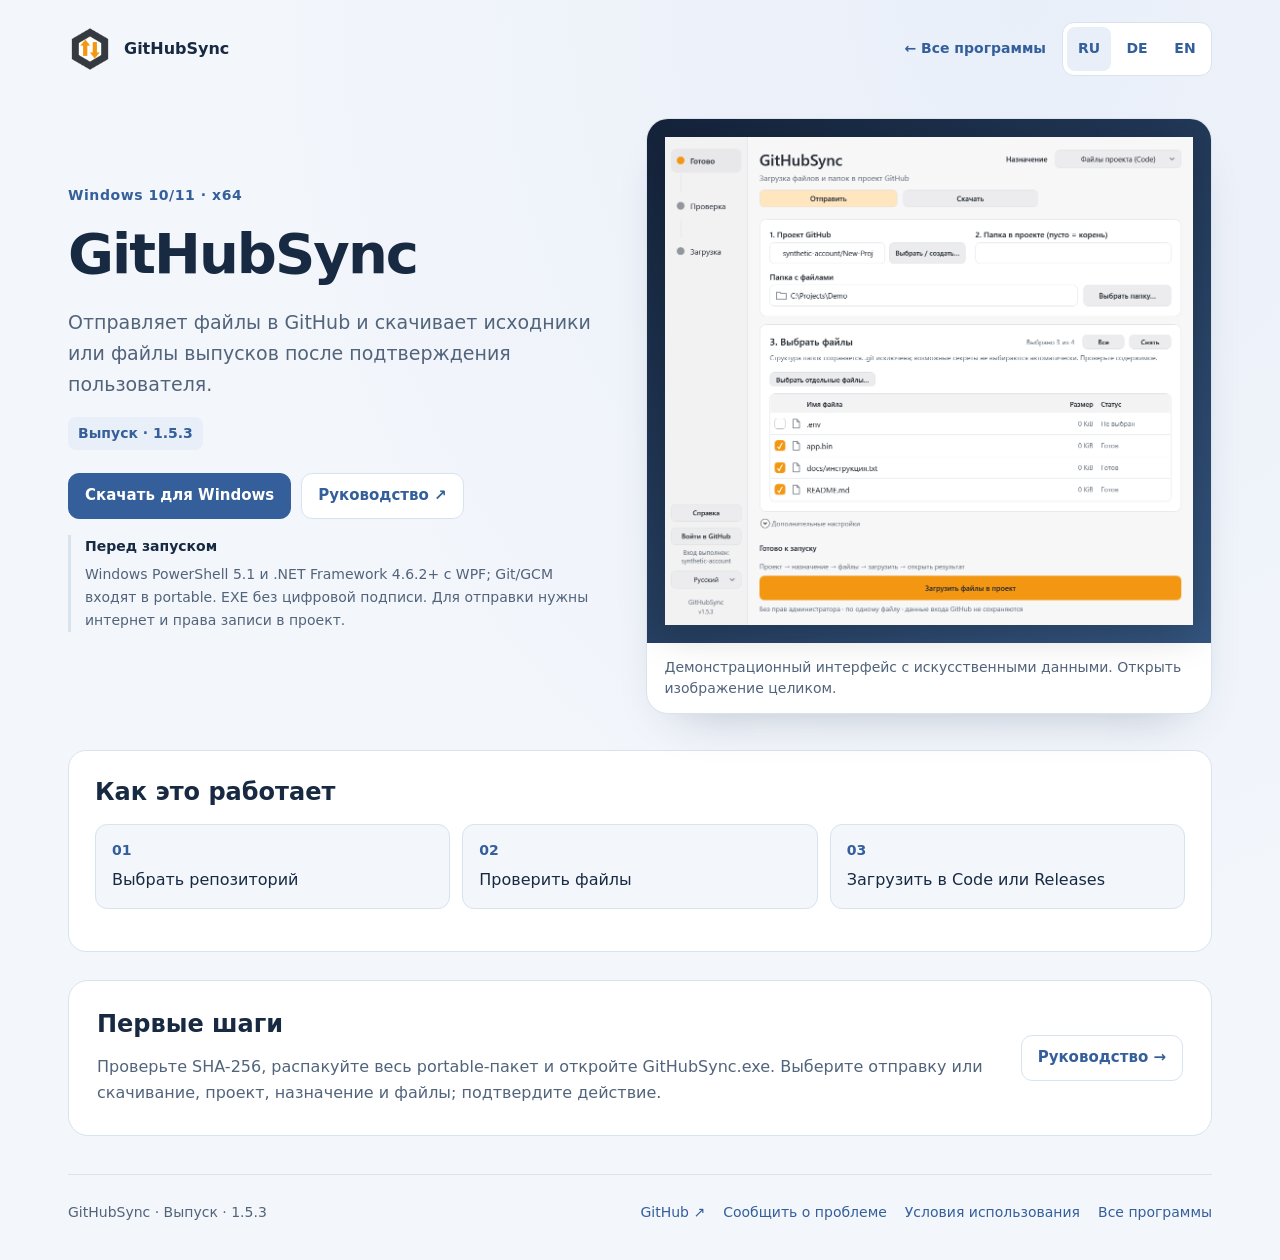
==== index.html @ 40f7d21e "Keep guide generation stable across repeated builds" ====
<!doctype html>
<html lang="ru"><head><meta charset="utf-8"><meta name="viewport" content="width=device-width,initial-scale=1"><meta name="description" content="Отправляет файлы в GitHub и скачивает исходники или файлы выпусков после подтверждения пользователя."><title>GitHubSync — Руководство · Выпуск · 1.5.3</title><link rel="icon" href="presentation-icon.png"><link rel="stylesheet" href="presentation.css"></head>
<body style="--accent:#345f9a;--tint:#e9eff9;--hero:#14233a;--hero-end:#34557f"><div class="shell"><header class="top"><a class="brand" href="index-ru.html"><img src="presentation-icon.png" width="44" height="44" alt="">GitHubSync</a><div class="navigation"><a class="catalog-link" href="https://popovantondev.github.io/popovantondev/index-ru.html">← Все программы</a><nav class="languages" aria-label="Language"><a href="index-ru.html" lang="ru" hreflang="ru" aria-current="page">RU</a><a href="index-de.html" lang="de" hreflang="de">DE</a><a href="index-en.html" lang="en" hreflang="en">EN</a></nav></div></header>
<main id="content"><section class="product-hero"><div class="copy"><p class="eyebrow">Windows 10/11 · x64</p><h1>GitHubSync</h1><p class="lead">Отправляет файлы в GitHub и скачивает исходники или файлы выпусков после подтверждения пользователя.</p><span class="status release">Выпуск · 1.5.3</span><div class="actions"><a class="button primary" href="https://github.com/popovantondev/GitHubSync/releases/tag/v1.5.3">Скачать для Windows</a><a class="button" href="Guide-ru.html">Руководство ↗</a></div><p class="requirements"><strong>Перед запуском</strong>Windows PowerShell 5.1 и .NET Framework 4.6.2+ с WPF; Git/GCM входят в portable. EXE без цифровой подписи. Для отправки нужны интернет и права записи в проект.</p></div><figure class="preview"><a href="Ui-ru-code.png"><img src="Ui-ru-code.png" alt="GitHubSync — Демонстрационный интерфейс с искусственными данными. Открыть изображение целиком." decoding="async"></a><figcaption>Демонстрационный интерфейс с искусственными данными. Открыть изображение целиком.</figcaption></figure></section>
<section class="process" aria-labelledby="process-title"><h2 id="process-title">Как это работает</h2><ol class="flow"><li>Выбрать репозиторий</li><li>Проверить файлы</li><li>Загрузить в Code или Releases</li></ol></section><section class="start"><div><h2>Первые шаги</h2><p>Проверьте SHA-256, распакуйте весь portable-пакет и откройте GitHubSync.exe. Выберите отправку или скачивание, проект, назначение и файлы; подтвердите действие.</p></div><div class="actions"><a class="button" href="Guide-ru.html">Руководство →</a></div></section></main>
<footer><span>GitHubSync · Выпуск · 1.5.3</span><nav><a href="https://github.com/popovantondev/GitHubSync">GitHub ↗</a><a href="https://github.com/popovantondev/GitHubSync/issues/new/choose">Сообщить о проблеме</a><a href="https://github.com/popovantondev/GitHubSync#readme">Условия использования</a><a href="https://popovantondev.github.io/popovantondev/index-ru.html">Все программы</a></nav></footer></div></body></html>
---- presentation.css ----
:root{color-scheme:light;--bg:#f3f6fb;--panel:#fff;--ink:#172a42;--muted:#52647b;--line:#d9e3ee;--accent:#225fba;--tint:#eaf2ff;--hero:#112d50;--hero-end:#23578d}
*{box-sizing:border-box}html{scroll-behavior:smooth;scroll-padding-top:24px}body{margin:0;background:radial-gradient(ellipse at 80% 0,var(--tint),transparent 55%),var(--bg);color:var(--ink);font:16px/1.65 system-ui,-apple-system,"Segoe UI",sans-serif}a{color:var(--accent);text-underline-offset:4px}a:focus-visible,summary:focus-visible{outline:3px solid var(--accent);outline-offset:4px}img{max-width:100%;height:auto}h1,h2,p{overflow-wrap:anywhere}h1{font-size:clamp(32px,4.5vw,56px);line-height:1.1;letter-spacing:-.035em;margin:12px 0 22px}h2{font-size:24px;line-height:1.3;margin:0 0 14px}p{margin:0 0 16px}.shell{max-width:1200px;margin:auto;padding:0 28px}.top{display:flex;justify-content:space-between;align-items:center;gap:20px;flex-wrap:wrap;padding:22px 0}.brand{display:flex;align-items:center;gap:12px;text-decoration:none;color:var(--ink);font-weight:750}.brand img{width:44px;height:44px;object-fit:contain}.navigation{display:flex;gap:16px;align-items:center;flex-wrap:wrap}.catalog-link{font-size:14px;font-weight:650;text-decoration:none}.languages{display:flex;gap:4px;border:1px solid var(--line);border-radius:12px;padding:4px;background:var(--panel)}.languages a{display:inline-flex;min-width:44px;min-height:44px;align-items:center;justify-content:center;border-radius:8px;text-decoration:none;font-size:14px;font-weight:700}.languages a[aria-current]{background:var(--tint)}.product-hero{display:grid;grid-template-columns:minmax(0,1fr) minmax(0,1.05fr);gap:38px;align-items:center;margin:20px 0 36px}.copy{min-width:0;padding:24px 0}.eyebrow{color:var(--accent);font-size:14px;font-weight:700;letter-spacing:.04em}.lead{font-size:19px;color:var(--muted)}.status{display:inline-block;border-radius:8px;padding:5px 10px;background:var(--tint);font-size:14px;font-weight:700;color:var(--accent)}.actions{display:flex;align-items:center;flex-wrap:wrap;gap:10px;margin:23px 0 16px}.button{display:inline-flex;align-items:center;justify-content:center;min-height:46px;padding:10px 16px;border:1px solid var(--line);border-radius:11px;background:var(--panel);color:var(--accent);font-size:15px;line-height:1.4;font-weight:700;text-decoration:none;max-width:100%;overflow-wrap:anywhere}.button.primary{background:var(--accent);color:#fff;border-color:var(--accent)}.button:hover{filter:brightness(.96)}.requirements{font-size:14px;color:var(--muted);padding-left:14px;border-left:3px solid var(--line)}.requirements strong{display:block;color:var(--ink);margin-bottom:5px}.preview{margin:0;min-width:0;border:1px solid var(--line);border-radius:22px;overflow:hidden;background:var(--panel);box-shadow:0 22px 50px -30px #162b4855}.preview>a{display:grid;place-items:center;padding:18px;background:linear-gradient(145deg,var(--hero),var(--hero-end));min-height:260px}.preview img{display:block;width:auto;max-width:100%;max-height:520px;object-fit:contain;filter:drop-shadow(0 8px 18px #0003)}figcaption{font-size:14px;color:var(--muted);padding:14px 18px;line-height:1.5}.process{border:1px solid var(--line);border-radius:18px;background:var(--panel);padding:26px;margin:26px 0}.flow{list-style:none;display:grid;grid-template-columns:repeat(3,minmax(0,1fr));padding:0;gap:12px;counter-reset:step}.flow li{padding:14px 16px;border:1px solid var(--line);border-radius:12px;background:var(--bg);overflow-wrap:anywhere}.flow li:before{counter-increment:step;content:counter(step,decimal-leading-zero);display:block;font-size:14px;color:var(--accent);font-weight:700;margin-bottom:5px}.start{display:grid;grid-template-columns:minmax(0,1fr) auto;gap:24px;align-items:center;padding:28px;border-radius:20px;background:var(--panel);border:1px solid var(--line);margin:28px 0 38px}.start p{color:var(--muted);margin:0}.start .actions{margin:0}.notice{padding:14px 16px;background:var(--tint);border-radius:12px;font-size:15px;color:var(--ink)}footer{display:flex;gap:16px;flex-wrap:wrap;justify-content:space-between;border-top:1px solid var(--line);padding:26px 0 36px;font-size:14px;color:var(--muted)}footer nav{display:flex;gap:18px;flex-wrap:wrap}footer a{text-decoration:none}main:focus{outline:none}
@media(max-width:900px){.product-hero{gap:24px}.lead{font-size:17px}.shell{padding:0 22px}}
@media(max-width:760px){.product-hero{grid-template-columns:1fr;margin-top:0;gap:14px}.copy{padding:12px 0}.preview>a{min-height:0}.preview img{max-height:450px}.flow{grid-template-columns:1fr}.start{grid-template-columns:1fr;padding:22px}.process{padding:22px}.top{gap:14px}.navigation{width:100%;justify-content:space-between}.shell{padding:0 18px}}
@media(prefers-reduced-motion:reduce){html{scroll-behavior:auto}*,*:before,*:after{animation:none!important;transition:none!important}}
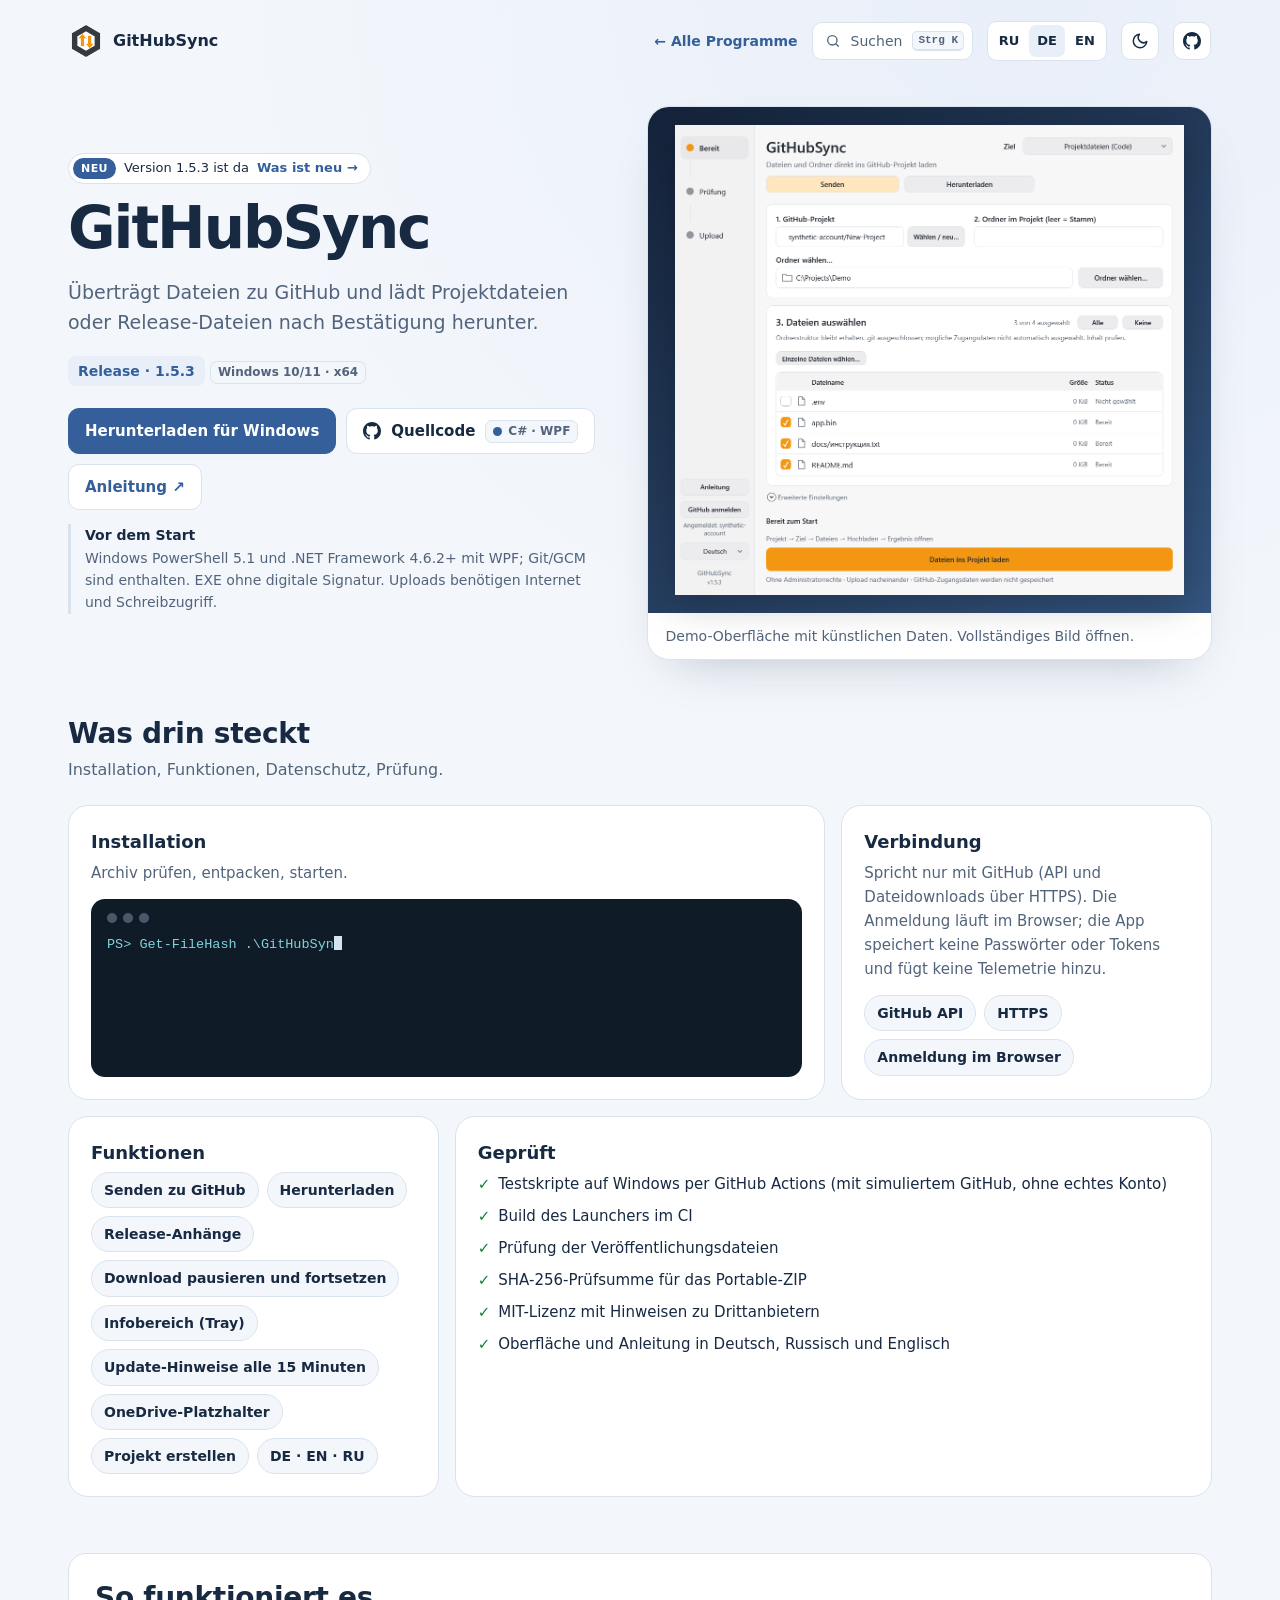
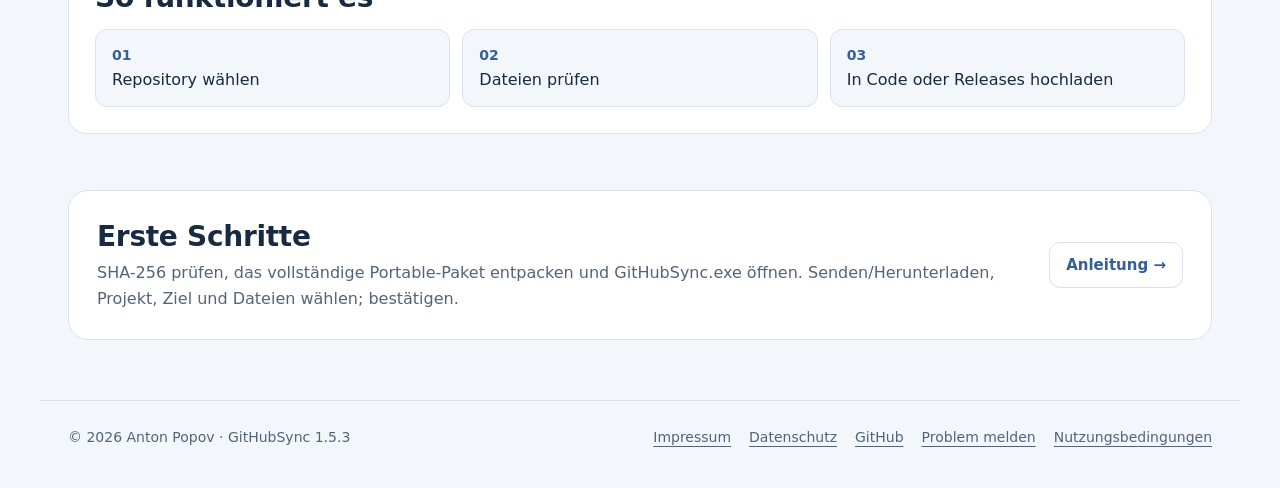
==== commit 8f48d2f5: "Rebuild documentation site - German root pages (index.html, README.md), English and Russian versions" ====
--- a/index.html
+++ b/index.html
@@ -1,6 +1,42 @@
 <!doctype html>
-<html lang="ru"><head><meta charset="utf-8"><meta name="viewport" content="width=device-width,initial-scale=1"><meta name="description" content="Отправляет файлы в GitHub и скачивает исходники или файлы выпусков после подтверждения пользователя."><title>GitHubSync — Руководство · Выпуск · 1.5.3</title><link rel="icon" href="presentation-icon.png"><link rel="stylesheet" href="presentation.css"></head>
-<body style="--accent:#345f9a;--tint:#e9eff9;--hero:#14233a;--hero-end:#34557f"><div class="shell"><header class="top"><a class="brand" href="index-ru.html"><img src="presentation-icon.png" width="44" height="44" alt="">GitHubSync</a><div class="navigation"><a class="catalog-link" href="https://popovantondev.github.io/popovantondev/index-ru.html">← Все программы</a><nav class="languages" aria-label="Language"><a href="index-ru.html" lang="ru" hreflang="ru" aria-current="page">RU</a><a href="index-de.html" lang="de" hreflang="de">DE</a><a href="index-en.html" lang="en" hreflang="en">EN</a></nav></div></header>
-<main id="content"><section class="product-hero"><div class="copy"><p class="eyebrow">Windows 10/11 · x64</p><h1>GitHubSync</h1><p class="lead">Отправляет файлы в GitHub и скачивает исходники или файлы выпусков после подтверждения пользователя.</p><span class="status release">Выпуск · 1.5.3</span><div class="actions"><a class="button primary" href="https://github.com/popovantondev/GitHubSync/releases/tag/v1.5.3">Скачать для Windows</a><a class="button" href="Guide-ru.html">Руководство ↗</a></div><p class="requirements"><strong>Перед запуском</strong>Windows PowerShell 5.1 и .NET Framework 4.6.2+ с WPF; Git/GCM входят в portable. EXE без цифровой подписи. Для отправки нужны интернет и права записи в проект.</p></div><figure class="preview"><a href="Ui-ru-code.png"><img src="Ui-ru-code.png" alt="GitHubSync — Демонстрационный интерфейс с искусственными данными. Открыть изображение целиком." decoding="async"></a><figcaption>Демонстрационный интерфейс с искусственными данными. Открыть изображение целиком.</figcaption></figure></section>
-<section class="process" aria-labelledby="process-title"><h2 id="process-title">Как это работает</h2><ol class="flow"><li>Выбрать репозиторий</li><li>Проверить файлы</li><li>Загрузить в Code или Releases</li></ol></section><section class="start"><div><h2>Первые шаги</h2><p>Проверьте SHA-256, распакуйте весь portable-пакет и откройте GitHubSync.exe. Выберите отправку или скачивание, проект, назначение и файлы; подтвердите действие.</p></div><div class="actions"><a class="button" href="Guide-ru.html">Руководство →</a></div></section></main>
-<footer><span>GitHubSync · Выпуск · 1.5.3</span><nav><a href="https://github.com/popovantondev/GitHubSync">GitHub ↗</a><a href="https://github.com/popovantondev/GitHubSync/issues/new/choose">Сообщить о проблеме</a><a href="https://github.com/popovantondev/GitHubSync#readme">Условия использования</a><a href="https://popovantondev.github.io/popovantondev/index-ru.html">Все программы</a></nav></footer></div></body></html>+<html lang="de"><head><meta charset="utf-8"><meta name="viewport" content="width=device-width,initial-scale=1">
+<meta name="description" content="Überträgt Dateien zu GitHub und lädt Projektdateien oder Release-Dateien nach Bestätigung herunter."><title>GitHubSync · Release · 1.5.3</title>
+<link rel="icon" href="presentation-icon.png">
+<script src="assets/kit/kit-theme.js"></script>
+<link rel="stylesheet" href="assets/kit/kit.css?v=2026.11.05-1">
+<link rel="stylesheet" href="presentation.css?v=2823b14a">
+<script src="assets/kit/programs.js?v=2026.11.05-1" defer></script>
+<script src="assets/kit/kit.js?v=2026.11.05-1" defer></script>
+</head>
+<body class="ppk-page">
+<a class="ppk-skip" href="#main">Zum Inhalt</a>
+<div class="ppk-nav-wrap" id="ppk-nav-wrap">
+<nav class="ppk-nav" aria-label="Hauptnavigation"><a class="ppk-brand" href="index.html"><img src="presentation-icon.png" alt="" width="34" height="34"><span>GitHubSync</span></a><span class="ppk-spacer"></span><a class="ppk-back" href="https://popovantondev.github.io/popovantondev/index.html">← Alle Programme</a><button class="ppk-search-btn" type="button" data-ppk-open-search aria-label="Programme durchsuchen"><span>Suchen</span><kbd>Strg K</kbd></button><div class="ppk-langs"><a href="index-ru.html" lang="ru" hreflang="ru">RU</a><a href="index.html" lang="de" hreflang="de" aria-current="page">DE</a><a href="index-en.html" lang="en" hreflang="en">EN</a></div><button class="ppk-icon-btn ppk-theme-btn" type="button" data-ppk-theme aria-label="Farbschema wechseln"></button><a class="ppk-icon-btn ppk-gh-btn" href="https://github.com/popovantondev/GitHubSync" aria-label="GitHub"></a></nav>
+</div>
+<main class="ppk-shell" id="main">
+<section class="ppk-hero"><div>
+<a class="ppk-pill" href="https://github.com/popovantondev/GitHubSync/releases/tag/v1.5.3"><span class="ppk-new">NEU</span><span>Version 1.5.3 ist da</span> <span class="ppk-more">Was ist neu →</span></a>
+<h1>GitHubSync</h1><p class="ppk-lead">Überträgt Dateien zu GitHub und lädt Projektdateien oder Release-Dateien nach Bestätigung herunter.</p>
+<span class="ppk-status">Release · 1.5.3</span> <span class="ppk-chip">Windows 10/11 · x64</span>
+<div class="ppk-actions"><a class="ppk-btn ppk-btn-primary" href="https://github.com/popovantondev/GitHubSync/releases/tag/v1.5.3">Herunterladen für Windows</a><a class="ppk-btn ppk-btn-gh" href="https://github.com/popovantondev/GitHubSync">Quellcode <span class="ppk-chip"><i class="ppk-dot"></i>C# · WPF</span></a><a class="ppk-btn" href="Guide-de.html">Anleitung ↗</a></div>
+<p class="ppk-requirements"><strong>Vor dem Start</strong>Windows PowerShell 5.1 und .NET Framework 4.6.2+ mit WPF; Git/GCM sind enthalten. EXE ohne digitale Signatur. Uploads benötigen Internet und Schreibzugriff.</p>
+</div>
+<figure class="ppk-preview"><div class="ppk-stage"><a href="Ui-de-code.png"><img src="Ui-de-code.png" alt="GitHubSync — Demo-Oberfläche mit künstlichen Daten. Vollständiges Bild öffnen." decoding="async"></a></div><figcaption>Demo-Oberfläche mit künstlichen Daten. Vollständiges Bild öffnen.</figcaption></figure>
+</section>
+<section class="ppk-bento-section ppk-section ppk-reveal" aria-labelledby="bento-title">
+<h2 id="bento-title">Was drin steckt</h2><p class="ppk-sub">Installation, Funktionen, Datenschutz, Prüfung.</p>
+<div class="ppk-bento">
+<div class="ppk-tile ppk-wide"><h3>Installation</h3><p>Archiv prüfen, entpacken, starten.</p><div class="ppk-term" role="group" aria-label="Terminal"><div class="ppk-term-bar"><i></i><i></i><i></i></div><div class="ppk-term-out"><div class="ppk-ps">PS&gt; Get-FileHash .\GitHubSync-1.5.3-win-x64.zip -Algorithm SHA256</div><div class="ppk-ps">PS&gt; Get-Content .\GitHubSync-1.5.3-win-x64.zip.sha256</div><div class="ppk-dim">Beide Werte müssen übereinstimmen.</div><div class="ppk-ps">PS&gt; Expand-Archive .\GitHubSync-1.5.3-win-x64.zip -DestinationPath .\GitHubSync</div><div class="ppk-ps">PS&gt; .\GitHubSync\GitHubSync-1.5.3-Portable\GitHubSync.exe</div></div></div></div>
+<div class="ppk-tile"><h3>Verbindung</h3><p>Spricht nur mit GitHub (API und Dateidownloads über HTTPS). Die Anmeldung läuft im Browser; die App speichert keine Passwörter oder Tokens und fügt keine Telemetrie hinzu.</p><div class="ppk-chips"><span>GitHub API</span><span>HTTPS</span><span>Anmeldung im Browser</span></div></div>
+<div class="ppk-tile"><h3>Funktionen</h3><div class="ppk-chips"><span>Senden zu GitHub</span><span>Herunterladen</span><span>Release-Anhänge</span><span>Download pausieren und fortsetzen</span><span>Infobereich (Tray)</span><span>Update-Hinweise alle 15 Minuten</span><span>OneDrive-Platzhalter</span><span>Projekt erstellen</span><span>DE · EN · RU</span></div></div>
+<div class="ppk-tile ppk-wide"><h3>Geprüft</h3><ul class="ppk-checks"><li>Testskripte auf Windows per GitHub Actions (mit simuliertem GitHub, ohne echtes Konto)</li><li>Build des Launchers im CI</li><li>Prüfung der Veröffentlichungsdateien</li><li>SHA-256-Prüfsumme für das Portable-ZIP</li><li>MIT-Lizenz mit Hinweisen zu Drittanbietern</li><li>Oberfläche und Anleitung in Deutsch, Russisch und Englisch</li></ul></div>
+</div>
+</section>
+<section class="ppk-section ppk-process ppk-reveal" aria-labelledby="process-title"><h2 id="process-title">So funktioniert es</h2><ol class="ppk-flow"><li>Repository wählen</li><li>Dateien prüfen</li><li>In Code oder Releases hochladen</li></ol></section>
+<section class="ppk-section ppk-reveal"><div class="site-start"><div><h2>Erste Schritte</h2><p>SHA-256 prüfen, das vollständige Portable-Paket entpacken und GitHubSync.exe öffnen. Senden/Herunterladen, Projekt, Ziel und Dateien wählen; bestätigen.</p></div><div class="ppk-actions"><a class="ppk-btn" href="Guide-de.html">Anleitung →</a></div></div></section>
+</main>
+<footer class="ppk-footer">
+<span>© 2026 Anton Popov · GitHubSync 1.5.3</span>
+<nav aria-label="Rechtliches"><a href="https://popovantondev.github.io/popovantondev/impressum.html">Impressum</a><a href="https://popovantondev.github.io/popovantondev/datenschutz.html">Datenschutz</a><a href="https://github.com/popovantondev/GitHubSync">GitHub</a><a href="https://github.com/popovantondev/GitHubSync/issues/new/choose">Problem melden</a><a href="https://github.com/popovantondev/GitHubSync/blob/main/LICENSE">Nutzungsbedingungen</a></nav>
+</footer>
+</body></html>
--- a/assets/kit/kit.css
+++ b/assets/kit/kit.css
@@ -0,0 +1,244 @@
+/* popovantondev shared kit: tokens, header, search palette, components, footer.
+   Everything is prefixed ppk-. Pages set their accent in their own CSS (see demo.html).
+   Kit tokens have zero specificity (:where), so any page rule overrides them regardless of load order. */
+
+/* ---------- tokens ---------- */
+:where(:root){color-scheme:light;
+  --ppk-bg:#f3f6fb;--ppk-panel:#ffffff;--ppk-ink:#172a42;--ppk-muted:#52647b;--ppk-line:#d9e3ee;
+  --ppk-accent:#0f6f7c;--ppk-accent-ink:#ffffff;--ppk-tint:#e2f2f3;--ppk-hero:#0c3a45;--ppk-hero-end:#1b6b78;
+  --ppk-glass:rgba(255,255,255,.76);--ppk-term:#0f1b26;--ppk-term-ink:#d6e4ef;--ppk-term-ps:#7fd4dc;--ppk-term-ok:#6ee787;--ppk-term-dim:#8fa3b6;
+  --ppk-ok:#15803d;--ppk-ok-bg:#dcfce7;--ppk-ok-fg:#166534;--ppk-warn-bg:#fef3c7;--ppk-warn-fg:#92400e;
+  --ppk-focus:#1a5fd0;--ppk-shadow:0 22px 50px -30px rgba(22,43,72,.35);
+  --ppk-radius-s:8px;--ppk-radius-m:12px;--ppk-radius-l:20px;--ppk-radius-pill:999px;
+  --ppk-font:system-ui,-apple-system,"Segoe UI",sans-serif;--ppk-mono:ui-monospace,"Cascadia Code",Consolas,monospace;--ppk-shell:1200px}
+:where([data-theme="dark"]){color-scheme:dark;
+  --ppk-bg:#0c131b;--ppk-panel:#131d28;--ppk-ink:#e5edf5;--ppk-muted:#9badbf;--ppk-line:#233142;
+  --ppk-accent:#3cc1cc;--ppk-accent-ink:#03262b;--ppk-tint:#11343a;--ppk-hero:#082a32;--ppk-hero-end:#145a65;
+  --ppk-glass:rgba(19,29,40,.76);--ppk-term:#070d13;--ppk-term-ink:#d6e4ef;--ppk-term-ps:#7fd4dc;--ppk-term-ok:#6ee787;--ppk-term-dim:#8fa3b6;
+  --ppk-ok:#4ade80;--ppk-ok-bg:#14532d;--ppk-ok-fg:#bbf7d0;--ppk-warn-bg:#78350f;--ppk-warn-fg:#fde68a;
+  --ppk-focus:#7ab8ff;--ppk-shadow:0 22px 50px -30px rgba(0,0,0,.7)}
+@media (prefers-color-scheme:dark){:where(:root:not([data-theme])){color-scheme:dark;
+  --ppk-bg:#0c131b;--ppk-panel:#131d28;--ppk-ink:#e5edf5;--ppk-muted:#9badbf;--ppk-line:#233142;
+  --ppk-accent:#3cc1cc;--ppk-accent-ink:#03262b;--ppk-tint:#11343a;--ppk-hero:#082a32;--ppk-hero-end:#145a65;
+  --ppk-glass:rgba(19,29,40,.76);--ppk-term:#070d13;--ppk-term-ink:#d6e4ef;--ppk-term-ps:#7fd4dc;--ppk-term-ok:#6ee787;--ppk-term-dim:#8fa3b6;
+  --ppk-ok:#4ade80;--ppk-ok-bg:#14532d;--ppk-ok-fg:#bbf7d0;--ppk-warn-bg:#78350f;--ppk-warn-fg:#fde68a;
+  --ppk-focus:#7ab8ff;--ppk-shadow:0 22px 50px -30px rgba(0,0,0,.7)}}
+
+/* ---------- base (only inside pages that opt in with class ppk-page on body) ---------- */
+.ppk-page{margin:0;background:radial-gradient(ellipse at 80% 0,var(--ppk-tint),transparent 55%),var(--ppk-bg);background-attachment:fixed;color:var(--ppk-ink);font:16px/1.6 var(--ppk-font);transition:background-color .3s,color .3s}
+.ppk-page *,.ppk-page *::before,.ppk-page *::after{box-sizing:border-box}
+:where(.ppk-page a){color:var(--ppk-accent);text-underline-offset:4px}
+:where(.ppk-page img){max-width:100%;height:auto}
+:where(.ppk-page button){font:inherit;color:inherit}
+.ppk-page :focus-visible,.ppk-overlay :focus-visible,.ppk-nav-wrap :focus-visible,.ppk-footer :focus-visible{outline:3px solid var(--ppk-focus);outline-offset:3px}
+:where(.ppk-page h1),.ppk-title{font-size:clamp(34px,4.6vw,58px);line-height:1.05;letter-spacing:-.035em;margin:14px 0 18px}
+:where(.ppk-page h2),.ppk-h2{font-size:clamp(22px,2.4vw,28px);line-height:1.25;letter-spacing:-.01em;margin:0 0 6px}
+.ppk-page [hidden],.ppk-overlay[hidden]{display:none!important}
+.ppk-shell{max-width:var(--ppk-shell);margin:0 auto;padding:0 28px}
+.ppk-section{margin:56px 0;position:relative}
+.ppk-sub{color:var(--ppk-muted);margin:0 0 22px}
+.ppk-sr-only{position:absolute!important;width:1px;height:1px;margin:-1px;padding:0;overflow:hidden;clip:rect(0 0 0 0);white-space:nowrap;border:0}
+.ppk-skip{position:absolute;left:12px;top:-60px;z-index:200;background:var(--ppk-panel);color:var(--ppk-ink);border:2px solid var(--ppk-focus);border-radius:var(--ppk-radius-m);padding:8px 14px;font-weight:700;text-decoration:none}
+.ppk-skip:focus{top:12px}
+html.ppk-lock{overflow:hidden}
+
+/* ---------- icons (CSS masks, work without JS and without inline SVG) ---------- */
+.ppk-search-btn::before,.ppk-gh-btn::before,.ppk-theme-btn::before,.ppk-btn-gh::before{content:"";flex:none;background:currentColor;-webkit-mask:var(--ppk-ico) center/contain no-repeat;mask:var(--ppk-ico) center/contain no-repeat}
+.ppk-search-btn::before{--ppk-ico:url("data:image/svg+xml,%3Csvg xmlns='http://www.w3.org/2000/svg' viewBox='0 0 24 24' fill='none' stroke='black' stroke-width='2' stroke-linecap='round'%3E%3Ccircle cx='11' cy='11' r='7'/%3E%3Cpath d='m20 20-3.5-3.5'/%3E%3C/svg%3E");width:16px;height:16px}
+.ppk-gh-btn::before,.ppk-btn-gh::before{--ppk-ico:url("data:image/svg+xml,%3Csvg xmlns='http://www.w3.org/2000/svg' viewBox='0 0 16 16'%3E%3Cpath d='M8 0C3.58 0 0 3.58 0 8c0 3.54 2.29 6.53 5.47 7.59.4.07.55-.17.55-.38 0-.19-.01-.82-.01-1.49-2.01.37-2.53-.49-2.69-.94-.09-.23-.48-.94-.82-1.13-.28-.15-.68-.52-.01-.53.63-.01 1.08.58 1.23.82.72 1.21 1.87.87 2.33.66.07-.52.28-.87.51-1.07-1.78-.2-3.64-.89-3.64-3.95 0-.87.31-1.59.82-2.15-.08-.2-.36-1.02.08-2.12 0 0 .67-.21 2.2.82.64-.18 1.32-.27 2-.27.68 0 1.36.09 2 .27 1.53-1.04 2.2-.82 2.2-.82.44 1.1.16 1.92.08 2.12.51.56.82 1.27.82 2.15 0 3.07-1.87 3.75-3.65 3.95.29.25.54.73.54 1.48 0 1.07-.01 1.93-.01 2.2 0 .21.15.46.55.38A8.013 8.013 0 0 0 16 8c0-4.42-3.58-8-8-8z'/%3E%3C/svg%3E");width:18px;height:18px}
+.ppk-theme-btn::before{--ppk-ico:url("data:image/svg+xml,%3Csvg xmlns='http://www.w3.org/2000/svg' viewBox='0 0 24 24' fill='none' stroke='black' stroke-width='2' stroke-linecap='round' stroke-linejoin='round'%3E%3Cpath d='M21 12.8A9 9 0 1 1 11.2 3a7 7 0 0 0 9.8 9.8z'/%3E%3C/svg%3E");width:18px;height:18px}
+:root[data-theme="dark"] .ppk-theme-btn::before{--ppk-ico:url("data:image/svg+xml,%3Csvg xmlns='http://www.w3.org/2000/svg' viewBox='0 0 24 24' fill='none' stroke='black' stroke-width='2' stroke-linecap='round'%3E%3Ccircle cx='12' cy='12' r='4.5'/%3E%3Cpath d='M12 2v2M12 20v2M4.9 4.9l1.4 1.4M17.7 17.7l1.4 1.4M2 12h2M20 12h2M4.9 19.1l1.4-1.4M17.7 6.3l1.4-1.4'/%3E%3C/svg%3E")}
+@media (prefers-color-scheme:dark){:root:not([data-theme]) .ppk-theme-btn::before{--ppk-ico:url("data:image/svg+xml,%3Csvg xmlns='http://www.w3.org/2000/svg' viewBox='0 0 24 24' fill='none' stroke='black' stroke-width='2' stroke-linecap='round'%3E%3Ccircle cx='12' cy='12' r='4.5'/%3E%3Cpath d='M12 2v2M12 20v2M4.9 4.9l1.4 1.4M17.7 17.7l1.4 1.4M2 12h2M20 12h2M4.9 19.1l1.4-1.4M17.7 6.3l1.4-1.4'/%3E%3C/svg%3E")}}
+.ppk-search-btn:has(svg)::before,.ppk-icon-btn:has(svg)::before,.ppk-btn-gh:has(svg)::before{display:none}
+
+/* ---------- header: static markup, JS only improves it ---------- */
+.ppk-nav-wrap{position:sticky;top:0;z-index:40;padding:10px 0 0;transition:padding .3s}
+.ppk-nav-wrap.ppk-floating{padding-inline:8px}
+.ppk-nav{max-width:var(--ppk-shell);margin:0 auto;display:flex;align-items:center;gap:14px;padding:10px 28px;border:1px solid transparent;border-radius:0;font:14px/1.3 var(--ppk-font);color:var(--ppk-ink);transition:max-width .35s cubic-bezier(.2,.8,.2,1),padding .35s cubic-bezier(.2,.8,.2,1),border-radius .35s,background-color .35s,box-shadow .35s}
+.ppk-nav *,.ppk-nav *::before,.ppk-nav *::after{box-sizing:border-box}
+.ppk-floating .ppk-nav{max-width:980px;padding:8px 10px 8px 16px;border-color:var(--ppk-line);border-radius:var(--ppk-radius-pill);background:var(--ppk-glass);-webkit-backdrop-filter:blur(14px) saturate(1.4);backdrop-filter:blur(14px) saturate(1.4);box-shadow:0 10px 30px -18px rgba(0,0,0,.35)}
+.ppk-brand{display:flex;align-items:center;gap:10px;min-width:0;font-size:16px;font-weight:750;color:var(--ppk-ink);text-decoration:none;white-space:nowrap}
+.ppk-brand img{width:34px;height:34px;flex:none;border-radius:9px}
+.ppk-brand span{overflow:hidden;text-overflow:ellipsis}
+.ppk-spacer{flex:1}
+.ppk-back{display:inline-flex;align-items:center;min-height:38px;font-size:14px;font-weight:650;color:var(--ppk-accent);text-decoration:none;white-space:nowrap}
+.ppk-back:hover{text-decoration:underline;text-underline-offset:4px}
+.ppk-search-btn{display:none;align-items:center;gap:10px;min-height:38px;padding:6px 8px 6px 12px;border:1px solid var(--ppk-line);border-radius:10px;background:var(--ppk-panel);color:var(--ppk-muted);font:inherit;font-size:14px;cursor:pointer;transition:border-color .2s}
+.ppk-search-btn:hover{border-color:var(--ppk-accent)}
+html.ppk-js .ppk-search-btn{display:flex}
+.ppk-search-btn kbd,.ppk-kbd{font:600 11px/1 var(--ppk-mono);border:1px solid var(--ppk-line);border-bottom-width:2px;border-radius:5px;padding:3px 5px;color:var(--ppk-muted);background:var(--ppk-bg)}
+.ppk-langs{display:flex;gap:2px;padding:3px;border:1px solid var(--ppk-line);border-radius:10px;background:var(--ppk-panel)}
+.ppk-langs a{display:grid;place-items:center;min-width:36px;min-height:32px;border-radius:7px;color:var(--ppk-ink);font-size:13px;font-weight:700;text-decoration:none}
+.ppk-langs a:hover{background:var(--ppk-bg)}
+.ppk-langs a[aria-current]{background:var(--ppk-tint);color:var(--ppk-ink)}
+.ppk-icon-btn{display:grid;place-items:center;width:38px;height:38px;padding:0;border:1px solid var(--ppk-line);border-radius:10px;background:var(--ppk-panel);color:var(--ppk-ink);text-decoration:none;cursor:pointer;transition:border-color .2s}
+.ppk-icon-btn:hover{border-color:var(--ppk-accent)}
+.ppk-icon-btn svg{width:18px;height:18px}
+html:not(.ppk-js) .ppk-theme-btn{display:none}
+
+/* ---------- hero parts ---------- */
+.ppk-hero{display:grid;grid-template-columns:minmax(0,1fr) minmax(0,1.05fr);gap:40px;align-items:center;margin:34px 0 10px}
+.ppk-hero>*{min-width:0}
+.ppk-pill{display:inline-flex;align-items:center;gap:8px;max-width:100%;padding:4px 12px 4px 4px;border:1px solid var(--ppk-line);border-radius:var(--ppk-radius-pill);background:var(--ppk-panel);color:var(--ppk-ink);font-size:13px;text-decoration:none;transition:border-color .2s,transform .2s}
+.ppk-pill:hover{border-color:var(--ppk-accent);transform:translateY(-1px)}
+.ppk-pill .ppk-new{flex:none;background:var(--ppk-accent);color:var(--ppk-accent-ink);border-radius:var(--ppk-radius-pill);padding:2px 8px;font-weight:800;font-size:11px;letter-spacing:.04em}
+.ppk-pill .ppk-more{color:var(--ppk-accent);font-weight:650;white-space:nowrap}
+.ppk-lead{margin:0 0 18px;color:var(--ppk-muted);font-size:19px}
+.ppk-status{display:inline-block;padding:4px 10px;border-radius:var(--ppk-radius-s);background:var(--ppk-tint);color:var(--ppk-accent);font-size:14px;font-weight:700}
+.ppk-actions{display:flex;flex-wrap:wrap;align-items:center;gap:10px;margin:22px 0 14px}
+.ppk-btn{display:inline-flex;align-items:center;gap:10px;min-height:46px;padding:10px 16px;border:1px solid var(--ppk-line);border-radius:11px;background:var(--ppk-panel);color:var(--ppk-accent);font-size:15px;font-weight:700;text-decoration:none;cursor:pointer;transition:transform .15s,box-shadow .2s,border-color .2s}
+.ppk-btn:hover{transform:translateY(-1px);box-shadow:0 8px 20px -12px rgba(0,0,0,.35);border-color:var(--ppk-accent)}
+.ppk-btn-primary{background:var(--ppk-accent);border-color:var(--ppk-accent);color:var(--ppk-accent-ink)}
+.ppk-btn-gh{color:var(--ppk-ink)}
+.ppk-chip{display:inline-flex;align-items:center;gap:6px;padding:1px 7px;border:1px solid var(--ppk-line);border-radius:7px;background:var(--ppk-bg);color:var(--ppk-muted);font-size:12px;font-weight:600}
+.ppk-dot{display:inline-block;width:9px;height:9px;border-radius:50%;background:var(--ppk-accent)}
+.ppk-requirements{margin:0;padding-left:14px;border-left:3px solid var(--ppk-line);color:var(--ppk-muted);font-size:14px}
+.ppk-requirements strong{display:block;color:var(--ppk-ink)}
+.ppk-preview{position:relative;margin:0;overflow:hidden;border:1px solid var(--ppk-line);border-radius:22px;background:var(--ppk-panel);box-shadow:var(--ppk-shadow)}
+.ppk-stage{display:grid;place-items:center;padding:18px;background:linear-gradient(145deg,var(--ppk-hero),var(--ppk-hero-end))}
+.ppk-stage img{display:block;width:auto;max-height:470px;filter:drop-shadow(0 8px 18px rgba(0,0,0,.25))}
+.ppk-preview figcaption{padding:12px 18px;color:var(--ppk-muted);font-size:14px}
+
+/* ---------- bento ---------- */
+.ppk-bento{display:grid;grid-template-columns:repeat(3,minmax(0,1fr));gap:16px}
+.ppk-tile{position:relative;min-width:0;overflow:hidden;padding:22px;border:1px solid var(--ppk-line);border-radius:var(--ppk-radius-l);background:var(--ppk-panel)}
+.ppk-tile h3{margin:0 0 4px;font-size:18px}
+.ppk-tile p{margin:0 0 14px;color:var(--ppk-muted);font-size:15px}
+.ppk-wide{grid-column:span 2}
+.ppk-term{min-height:178px;overflow:hidden;padding:14px 16px;border-radius:14px;background:var(--ppk-term);color:var(--ppk-term-ink);font:13.5px/1.75 var(--ppk-mono)}
+.ppk-term-bar{display:flex;gap:6px;margin-bottom:10px}
+.ppk-term-bar i{width:10px;height:10px;border-radius:50%;background:#4a586a}
+.ppk-term-out>div{overflow-wrap:anywhere}
+.ppk-term .ppk-ps{color:var(--ppk-term-ps)}
+.ppk-term .ppk-ok{color:var(--ppk-term-ok)}
+.ppk-term .ppk-dim{color:var(--ppk-term-dim)}
+.ppk-cursor{display:inline-block;width:8px;height:1.05em;background:var(--ppk-term-ink);vertical-align:-2px;animation:ppk-blink 1s steps(1) infinite}
+@keyframes ppk-blink{50%{opacity:0}}
+.ppk-chips{display:flex;flex-wrap:wrap;gap:8px}
+.ppk-chips span{padding:6px 12px;border:1px solid var(--ppk-line);border-radius:var(--ppk-radius-pill);background:var(--ppk-bg);font-size:14px;font-weight:600;transition:transform .2s,border-color .2s}
+.ppk-chips span:hover{transform:translateY(-2px);border-color:var(--ppk-accent)}
+.ppk-live{display:inline-flex;align-items:center;gap:8px;color:var(--ppk-ok);font-size:15px;font-weight:700}
+.ppk-live::before{content:"";width:10px;height:10px;border-radius:50%;background:var(--ppk-ok);box-shadow:0 0 0 0 rgba(22,163,74,.55);animation:ppk-pulse 2s infinite}
+@keyframes ppk-pulse{70%{box-shadow:0 0 0 10px rgba(22,163,74,0)}100%{box-shadow:0 0 0 0 rgba(22,163,74,0)}}
+.ppk-checks{display:grid;gap:8px;margin:0;padding:0;list-style:none;font-size:15px}
+.ppk-checks li::before{content:"\2713";margin-right:8px;color:var(--ppk-ok);font-weight:800}
+
+/* ---------- steps ---------- */
+.ppk-process{padding:26px;border:1px solid var(--ppk-line);border-radius:18px;background:var(--ppk-panel)}
+.ppk-flow{display:grid;grid-template-columns:repeat(3,minmax(0,1fr));gap:12px;margin:14px 0 0;padding:0;list-style:none;counter-reset:ppk-step}
+.ppk-flow li{padding:14px 16px;border:1px solid var(--ppk-line);border-radius:var(--ppk-radius-m);background:var(--ppk-bg)}
+.ppk-flow li::before{counter-increment:ppk-step;content:counter(ppk-step,decimal-leading-zero);display:block;color:var(--ppk-accent);font-size:14px;font-weight:700}
+
+/* ---------- tabs and program cards ---------- */
+.ppk-tabs{display:inline-flex;flex-wrap:wrap;gap:4px;padding:4px;border:1px solid var(--ppk-line);border-radius:14px;background:var(--ppk-panel)}
+.ppk-tabs button{padding:8px 14px;min-height:38px;border:0;border-radius:10px;background:transparent;color:var(--ppk-muted);font-size:14px;font-weight:650;cursor:pointer;transition:background-color .2s,color .2s}
+.ppk-tabs button:hover{color:var(--ppk-ink)}
+.ppk-tabs button[aria-selected="true"]{background:var(--ppk-accent);color:var(--ppk-accent-ink)}
+.ppk-app-grid{display:grid;grid-template-columns:repeat(auto-fill,minmax(230px,1fr));gap:12px;margin-top:16px}
+.ppk-app-card{display:flex;align-items:flex-start;gap:12px;padding:14px;border:1px solid var(--ppk-line);border-radius:14px;background:var(--ppk-panel);color:var(--ppk-ink);text-decoration:none;animation:ppk-fade .35s ease both;transition:border-color .2s,transform .2s}
+.ppk-app-card:hover{border-color:var(--ppk-accent);transform:translateY(-2px)}
+.ppk-app-card img{flex:none;width:36px;height:36px;border-radius:9px}
+.ppk-app-card b{display:block;font-size:15px}
+.ppk-app-card small{display:block;color:var(--ppk-muted);font-size:13px;line-height:1.4}
+@keyframes ppk-fade{from{opacity:0;transform:translateY(6px)}}
+
+/* ---------- demo frame ---------- */
+.ppk-demo{overflow:hidden;border:1px solid var(--ppk-line);border-radius:var(--ppk-radius-l);background:var(--ppk-panel);box-shadow:var(--ppk-shadow)}
+.ppk-demo-head{display:flex;flex-wrap:wrap;align-items:center;gap:10px;padding:12px 16px;border-bottom:1px solid var(--ppk-line);font-weight:700}
+.ppk-demo-label{margin-left:auto;padding:3px 10px;border-radius:var(--ppk-radius-pill);background:var(--ppk-warn-bg);color:var(--ppk-warn-fg);font-size:13px;font-weight:700}
+.ppk-demo-body{display:grid;grid-template-columns:220px minmax(0,1fr);min-height:250px}
+.ppk-demo-side{display:grid;align-content:start;gap:10px;padding:16px;border-right:1px solid var(--ppk-line);font-size:14px}
+.ppk-field{padding:8px 10px;border:1px solid var(--ppk-line);border-radius:10px;background:var(--ppk-bg)}
+.ppk-field small{display:block;color:var(--ppk-muted)}
+.ppk-demo-main{min-width:0;padding:16px}
+.ppk-rows{display:grid;gap:6px;margin:0 0 12px;padding:0;list-style:none}
+.ppk-rows li{display:grid;grid-template-columns:minmax(0,1fr) auto;gap:10px;align-items:center;padding:8px 12px;border:1px solid var(--ppk-line);border-radius:10px;font-size:14px;animation:ppk-fade .3s ease both}
+.ppk-rows li>:first-child{overflow-wrap:anywhere}
+.ppk-badge{padding:2px 8px;border-radius:6px;background:var(--ppk-tint);color:var(--ppk-ink);font-size:12px;font-weight:700}
+.ppk-badge-ok{background:var(--ppk-ok-bg);color:var(--ppk-ok-fg)}
+.ppk-badge-warn{background:var(--ppk-warn-bg);color:var(--ppk-warn-fg)}
+.ppk-progress{height:8px;margin:10px 0;overflow:hidden;border:1px solid var(--ppk-line);border-radius:99px;background:var(--ppk-bg)}
+.ppk-progress i{display:block;width:0;height:100%;background:var(--ppk-accent);transition:width .25s linear}
+.ppk-demo-empty{padding:24px 0;color:var(--ppk-muted);font-size:14px}
+.ppk-demo-done{color:var(--ppk-ok);font-weight:700}
+
+/* ---------- search palette (built by kit.js) ---------- */
+.ppk-overlay{position:fixed;inset:0;z-index:100;display:grid;place-items:start center;padding:12vh 16px 16px;background:rgba(8,15,24,.55);-webkit-backdrop-filter:blur(3px);backdrop-filter:blur(3px);font:16px/1.5 var(--ppk-font);color:var(--ppk-ink)}
+.ppk-overlay *,.ppk-overlay *::before,.ppk-overlay *::after{box-sizing:border-box}
+.ppk-palette{width:min(620px,100%);overflow:hidden;border:1px solid var(--ppk-line);border-radius:16px;background:var(--ppk-panel);box-shadow:0 30px 80px -20px rgba(0,0,0,.5);animation:ppk-pop .18s ease}
+@keyframes ppk-pop{from{opacity:0;transform:translateY(-8px) scale(.98)}}
+.ppk-phead{display:flex;align-items:center;border-bottom:1px solid var(--ppk-line)}
+.ppk-palette-input{flex:1;min-width:0;padding:16px 18px;border:0;background:transparent;color:var(--ppk-ink);font:inherit;font-size:17px;outline:none}
+.ppk-palette-input::placeholder{color:var(--ppk-muted);opacity:1}
+.ppk-phead:focus-within{box-shadow:inset 0 -2px 0 var(--ppk-focus)}
+.ppk-pclose{margin-right:12px;padding:6px 8px;border:1px solid var(--ppk-line);border-radius:7px;background:var(--ppk-bg);color:var(--ppk-muted);font:600 12px/1 var(--ppk-mono);cursor:pointer}
+.ppk-plist{max-height:min(420px,55vh);margin:0;padding:6px;overflow:auto;list-style:none}
+.ppk-pitem{display:flex;align-items:center;gap:12px;padding:9px 10px;border-radius:10px;color:var(--ppk-ink);text-decoration:none}
+.ppk-pitem[aria-selected="true"]{background:var(--ppk-tint);box-shadow:inset 3px 0 0 var(--ppk-accent)}
+.ppk-pitem img,.ppk-pletter{flex:none;width:30px;height:30px;border-radius:8px}
+.ppk-pletter{display:grid;place-items:center;background:var(--ppk-accent);color:var(--ppk-accent-ink);font-weight:800}
+.ppk-ptext{min-width:0}
+.ppk-pname{display:block;font-weight:650}
+.ppk-ptext small{display:block;overflow:hidden;color:var(--ppk-muted);font-size:12px;text-overflow:ellipsis;white-space:nowrap}
+.ppk-pempty{margin:0;padding:22px 18px;color:var(--ppk-muted)}
+.ppk-pfoot{display:flex;gap:14px;padding:9px 14px;border-top:1px solid var(--ppk-line);color:var(--ppk-muted);font-size:12px}
+
+/* ---------- footer ---------- */
+.ppk-footer{display:flex;flex-wrap:wrap;justify-content:space-between;gap:12px 16px;max-width:var(--ppk-shell);margin:60px auto 0;padding:26px 28px 40px;border-top:1px solid var(--ppk-line);color:var(--ppk-muted);font:14px/1.5 var(--ppk-font)}
+.ppk-footer nav{display:flex;flex-wrap:wrap;gap:6px 18px}
+.ppk-footer a{color:var(--ppk-muted);text-decoration:underline;text-underline-offset:4px}
+.ppk-footer a:hover{color:var(--ppk-ink)}
+
+/* ---------- long text (Guide pages): opt in with class ppk-prose ---------- */
+.ppk-prose{line-height:1.7}
+.ppk-prose table{display:block;max-width:100%;overflow-x:auto;border-collapse:collapse}
+.ppk-prose th,.ppk-prose td{padding:8px 12px;border:1px solid var(--ppk-line);text-align:left;vertical-align:top}
+.ppk-prose th{background:var(--ppk-tint)}
+.ppk-prose pre,.ppk-prose code{font-family:var(--ppk-mono);font-size:.92em}
+.ppk-prose pre{max-width:100%;overflow-x:auto;padding:14px 16px;border-radius:var(--ppk-radius-m);background:var(--ppk-term);color:var(--ppk-term-ink)}
+.ppk-prose :not(pre)>code{padding:1px 6px;border-radius:6px;background:var(--ppk-tint)}
+.ppk-prose blockquote{margin:1em 0;padding:2px 16px;border-left:3px solid var(--ppk-accent);color:var(--ppk-muted)}
+
+/* ---------- scroll reveal (hidden state only exists when JS runs) ---------- */
+html.ppk-js .ppk-reveal:not(.ppk-in){opacity:0;transform:translateY(14px)}
+.ppk-reveal{transition:opacity .6s ease,transform .6s ease}
+
+/* ---------- small screens ---------- */
+@media (max-width:900px){.ppk-hero{grid-template-columns:1fr}.ppk-bento{grid-template-columns:1fr 1fr}}
+@media (max-width:640px){
+  .ppk-shell,.ppk-footer{padding-left:16px;padding-right:16px}
+  .ppk-nav{gap:8px;padding:8px 12px}
+  .ppk-back{font-size:0;justify-content:center;width:38px;padding:0}
+  .ppk-back::before{content:"\2190";font-size:20px}
+  .ppk-search-btn span,.ppk-search-btn kbd{display:none}
+  .ppk-search-btn{padding:0;width:38px;justify-content:center}
+  .ppk-langs a{min-width:32px}
+  .ppk-bento{grid-template-columns:1fr}
+  .ppk-wide{grid-column:auto}
+  .ppk-flow{grid-template-columns:1fr}
+  .ppk-demo-body{grid-template-columns:1fr}
+  .ppk-demo-side{border-right:0;border-bottom:1px solid var(--ppk-line)}
+  .ppk-demo-label{margin-left:0}
+  .ppk-pfoot{display:none}
+  .ppk-overlay{padding-top:8vh}
+}
+@media (max-width:520px){
+  .ppk-nav{flex-wrap:wrap;row-gap:6px}
+  .ppk-nav::after{content:"";order:4;flex-basis:100%;height:0}
+  .ppk-brand{order:1;margin-right:auto}
+  .ppk-theme-btn{order:2}
+  .ppk-gh-btn{order:3}
+  .ppk-back{order:5}
+  .ppk-search-btn{order:6;margin-left:auto}
+  .ppk-langs{order:7}
+  .ppk-spacer{display:none}
+  .ppk-floating .ppk-nav{border-radius:26px;padding:8px 10px}
+  .ppk-tile{padding:18px}
+}
+
+@media (prefers-reduced-motion:reduce){
+  .ppk-nav-wrap,.ppk-nav,.ppk-pill,.ppk-btn,.ppk-chips span,.ppk-app-card,.ppk-reveal,.ppk-progress i,.ppk-page{transition:none!important}
+  .ppk-palette,.ppk-app-card,.ppk-rows li,.ppk-cursor,.ppk-live::before{animation:none!important}
+  html.ppk-js .ppk-reveal:not(.ppk-in){opacity:1;transform:none}
+}
+@media (forced-colors:active){.ppk-pitem[aria-selected="true"]{outline:2px solid Highlight}.ppk-tabs button[aria-selected="true"]{outline:2px solid Highlight}}
--- a/presentation.css
+++ b/presentation.css
@@ -1,6 +1,11 @@
-
-:root{color-scheme:light;--bg:#f3f6fb;--panel:#fff;--ink:#172a42;--muted:#52647b;--line:#d9e3ee;--accent:#225fba;--tint:#eaf2ff;--hero:#112d50;--hero-end:#23578d}
-*{box-sizing:border-box}html{scroll-behavior:smooth;scroll-padding-top:24px}body{margin:0;background:radial-gradient(ellipse at 80% 0,var(--tint),transparent 55%),var(--bg);color:var(--ink);font:16px/1.65 system-ui,-apple-system,"Segoe UI",sans-serif}a{color:var(--accent);text-underline-offset:4px}a:focus-visible,summary:focus-visible{outline:3px solid var(--accent);outline-offset:4px}img{max-width:100%;height:auto}h1,h2,p{overflow-wrap:anywhere}h1{font-size:clamp(32px,4.5vw,56px);line-height:1.1;letter-spacing:-.035em;margin:12px 0 22px}h2{font-size:24px;line-height:1.3;margin:0 0 14px}p{margin:0 0 16px}.shell{max-width:1200px;margin:auto;padding:0 28px}.top{display:flex;justify-content:space-between;align-items:center;gap:20px;flex-wrap:wrap;padding:22px 0}.brand{display:flex;align-items:center;gap:12px;text-decoration:none;color:var(--ink);font-weight:750}.brand img{width:44px;height:44px;object-fit:contain}.navigation{display:flex;gap:16px;align-items:center;flex-wrap:wrap}.catalog-link{font-size:14px;font-weight:650;text-decoration:none}.languages{display:flex;gap:4px;border:1px solid var(--line);border-radius:12px;padding:4px;background:var(--panel)}.languages a{display:inline-flex;min-width:44px;min-height:44px;align-items:center;justify-content:center;border-radius:8px;text-decoration:none;font-size:14px;font-weight:700}.languages a[aria-current]{background:var(--tint)}.product-hero{display:grid;grid-template-columns:minmax(0,1fr) minmax(0,1.05fr);gap:38px;align-items:center;margin:20px 0 36px}.copy{min-width:0;padding:24px 0}.eyebrow{color:var(--accent);font-size:14px;font-weight:700;letter-spacing:.04em}.lead{font-size:19px;color:var(--muted)}.status{display:inline-block;border-radius:8px;padding:5px 10px;background:var(--tint);font-size:14px;font-weight:700;color:var(--accent)}.actions{display:flex;align-items:center;flex-wrap:wrap;gap:10px;margin:23px 0 16px}.button{display:inline-flex;align-items:center;justify-content:center;min-height:46px;padding:10px 16px;border:1px solid var(--line);border-radius:11px;background:var(--panel);color:var(--accent);font-size:15px;line-height:1.4;font-weight:700;text-decoration:none;max-width:100%;overflow-wrap:anywhere}.button.primary{background:var(--accent);color:#fff;border-color:var(--accent)}.button:hover{filter:brightness(.96)}.requirements{font-size:14px;color:var(--muted);padding-left:14px;border-left:3px solid var(--line)}.requirements strong{display:block;color:var(--ink);margin-bottom:5px}.preview{margin:0;min-width:0;border:1px solid var(--line);border-radius:22px;overflow:hidden;background:var(--panel);box-shadow:0 22px 50px -30px #162b4855}.preview>a{display:grid;place-items:center;padding:18px;background:linear-gradient(145deg,var(--hero),var(--hero-end));min-height:260px}.preview img{display:block;width:auto;max-width:100%;max-height:520px;object-fit:contain;filter:drop-shadow(0 8px 18px #0003)}figcaption{font-size:14px;color:var(--muted);padding:14px 18px;line-height:1.5}.process{border:1px solid var(--line);border-radius:18px;background:var(--panel);padding:26px;margin:26px 0}.flow{list-style:none;display:grid;grid-template-columns:repeat(3,minmax(0,1fr));padding:0;gap:12px;counter-reset:step}.flow li{padding:14px 16px;border:1px solid var(--line);border-radius:12px;background:var(--bg);overflow-wrap:anywhere}.flow li:before{counter-increment:step;content:counter(step,decimal-leading-zero);display:block;font-size:14px;color:var(--accent);font-weight:700;margin-bottom:5px}.start{display:grid;grid-template-columns:minmax(0,1fr) auto;gap:24px;align-items:center;padding:28px;border-radius:20px;background:var(--panel);border:1px solid var(--line);margin:28px 0 38px}.start p{color:var(--muted);margin:0}.start .actions{margin:0}.notice{padding:14px 16px;background:var(--tint);border-radius:12px;font-size:15px;color:var(--ink)}footer{display:flex;gap:16px;flex-wrap:wrap;justify-content:space-between;border-top:1px solid var(--line);padding:26px 0 36px;font-size:14px;color:var(--muted)}footer nav{display:flex;gap:18px;flex-wrap:wrap}footer a{text-decoration:none}main:focus{outline:none}
-@media(max-width:900px){.product-hero{gap:24px}.lead{font-size:17px}.shell{padding:0 22px}}
-@media(max-width:760px){.product-hero{grid-template-columns:1fr;margin-top:0;gap:14px}.copy{padding:12px 0}.preview>a{min-height:0}.preview img{max-height:450px}.flow{grid-template-columns:1fr}.start{grid-template-columns:1fr;padding:22px}.process{padding:22px}.top{gap:14px}.navigation{width:100%;justify-content:space-between}.shell{padding:0 18px}}
-@media(prefers-reduced-motion:reduce){html{scroll-behavior:auto}*,*:before,*:after{animation:none!important;transition:none!important}}
+/* Generated by tools/build_presentation.py from tools/presentation.json. The shared kit lives in assets/kit. */
+:root{--ppk-accent:#345f9a;--ppk-tint:#e9eff9;--ppk-hero:#14233a;--ppk-hero-end:#34557f}
+:root[data-theme="dark"]{--ppk-accent:#86b4f0;--ppk-tint:#16294a;--ppk-hero:#0e1b30;--ppk-hero-end:#28487a}
+@media (prefers-color-scheme:dark){:root:not([data-theme]){--ppk-accent:#86b4f0;--ppk-tint:#16294a;--ppk-hero:#0e1b30;--ppk-hero-end:#28487a}}
+.ppk-stage a{display:block;line-height:0;border-radius:10px}
+.ppk-stage img{max-width:100%}
+.site-start{display:grid;grid-template-columns:minmax(0,1fr) auto;gap:24px;align-items:center;padding:28px;border:1px solid var(--ppk-line);border-radius:20px;background:var(--ppk-panel)}
+.site-start h2{margin:0 0 6px}.site-start p{margin:0;color:var(--ppk-muted)}.site-start .ppk-actions{margin:0}
+.site-notice{margin:14px 0 0;padding:12px 14px;border-radius:12px;background:var(--ppk-tint);font-size:15px}
+.site-third-note{margin:10px 0 0;font-size:14px;color:var(--ppk-muted)}
+@media(max-width:760px){.site-start{grid-template-columns:1fr;padding:22px}}
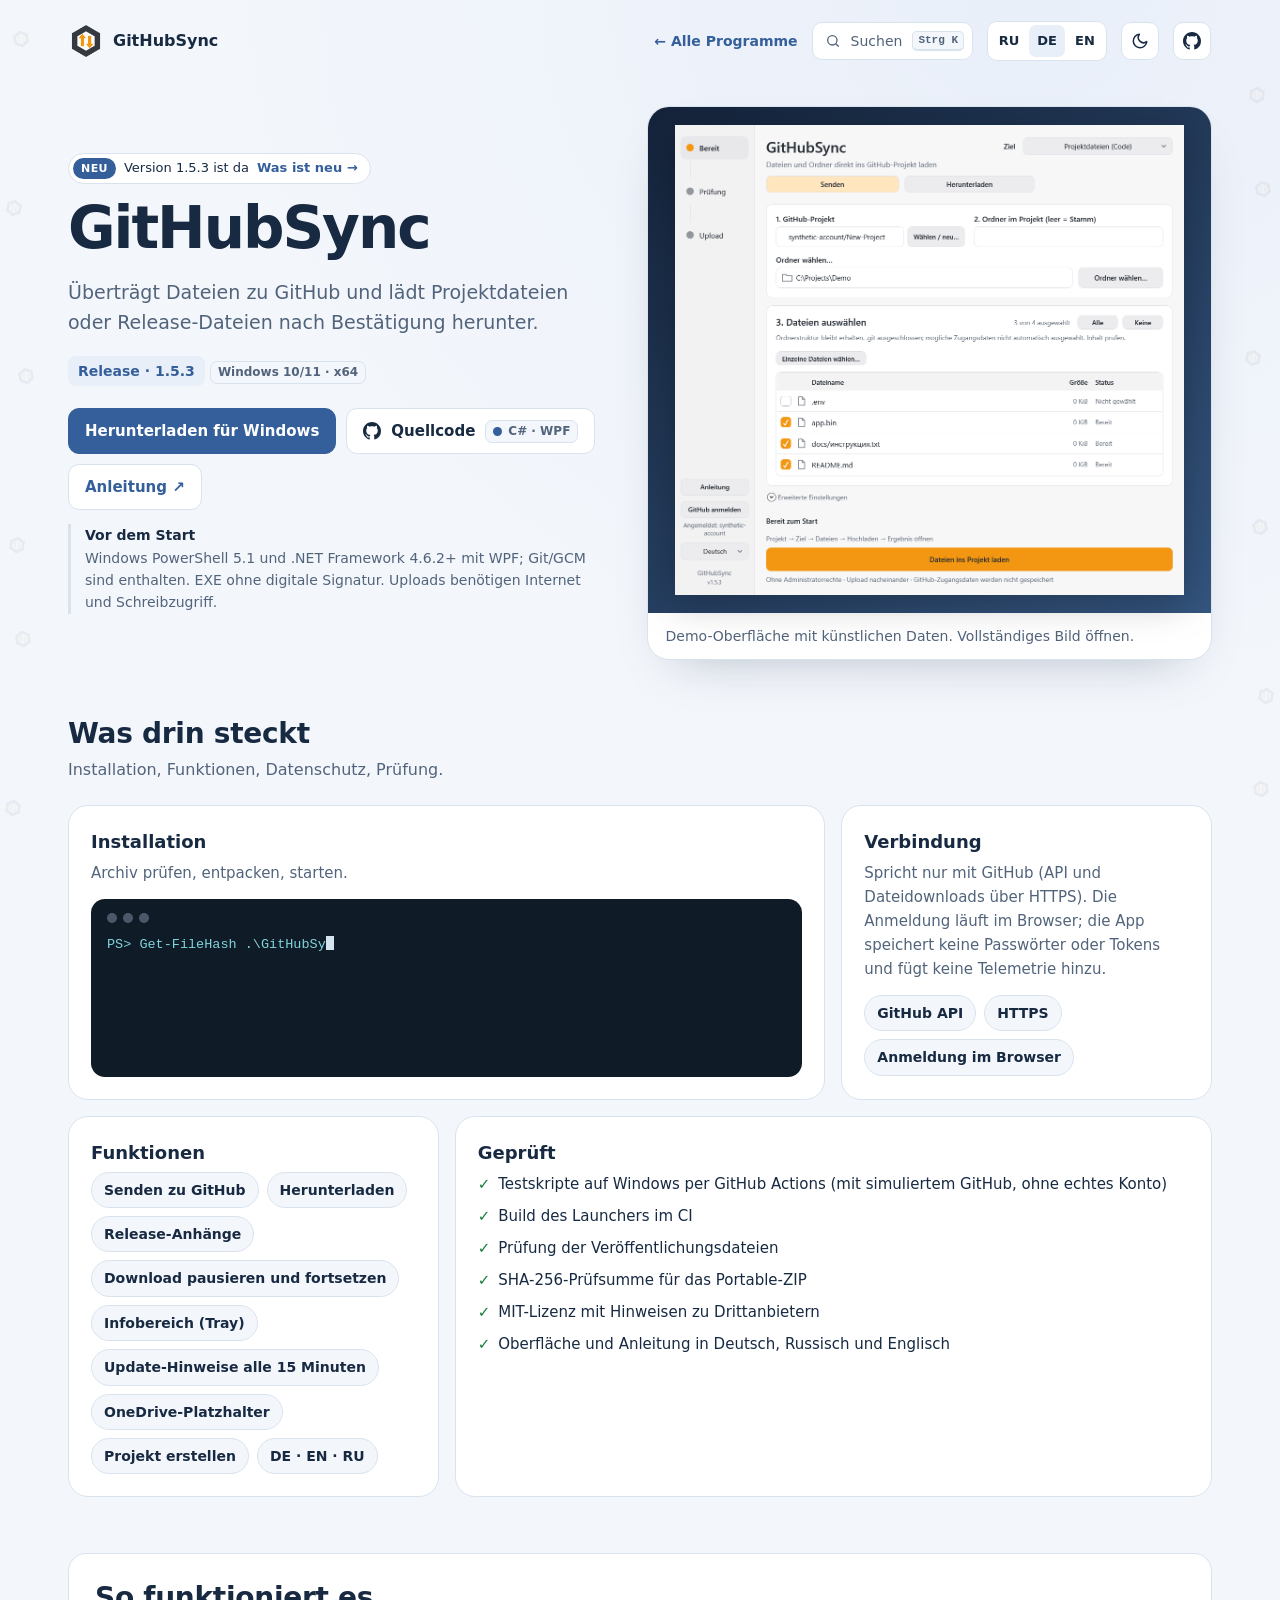
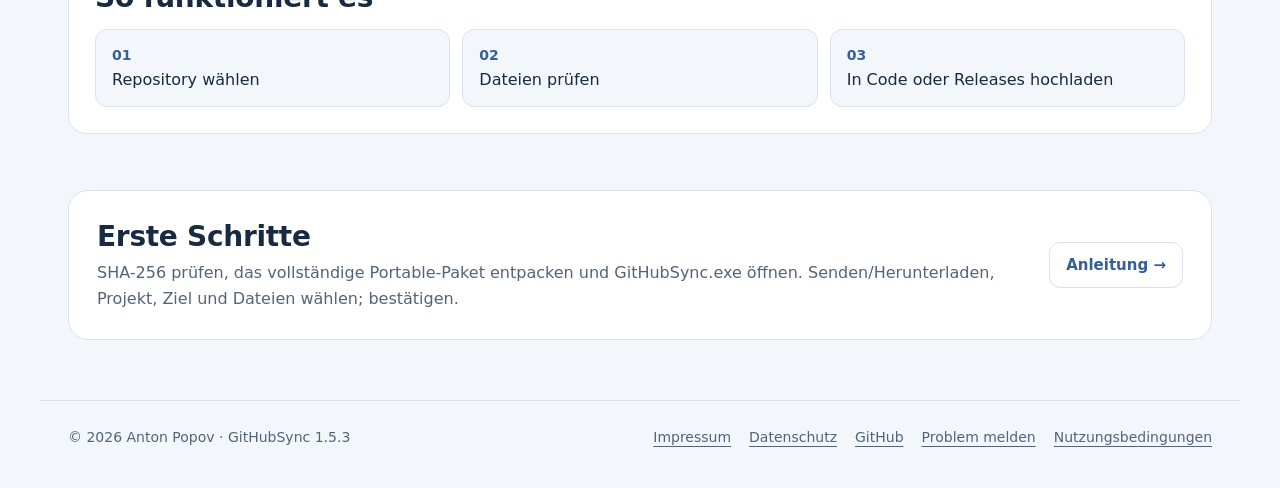
==== commit 7b0f07c0: "kit: quiet side decor of program icons on wide screens One fixed, aria-hidden layer in the page marg" ====
--- a/index.html
+++ b/index.html
@@ -3,10 +3,10 @@
 <meta name="description" content="Überträgt Dateien zu GitHub und lädt Projektdateien oder Release-Dateien nach Bestätigung herunter."><title>GitHubSync · Release · 1.5.3</title>
 <link rel="icon" href="presentation-icon.png">
 <script src="assets/kit/kit-theme.js"></script>
-<link rel="stylesheet" href="assets/kit/kit.css?v=2026.11.05-1">
+<link rel="stylesheet" href="assets/kit/kit.css?v=2026.11.06-2">
 <link rel="stylesheet" href="presentation.css?v=2823b14a">
-<script src="assets/kit/programs.js?v=2026.11.05-1" defer></script>
-<script src="assets/kit/kit.js?v=2026.11.05-1" defer></script>
+<script src="assets/kit/programs.js?v=2026.11.06-2" defer></script>
+<script src="assets/kit/kit.js?v=2026.11.06-2" defer></script>
 </head>
 <body class="ppk-page">
 <a class="ppk-skip" href="#main">Zum Inhalt</a>
--- a/assets/kit/kit.css
+++ b/assets/kit/kit.css
@@ -52,14 +52,17 @@
 .ppk-search-btn:has(svg)::before,.ppk-icon-btn:has(svg)::before,.ppk-btn-gh:has(svg)::before{display:none}
 
 /* ---------- header: static markup, JS only improves it ---------- */
-.ppk-nav-wrap{position:sticky;top:0;z-index:40;padding:10px 0 0;transition:padding .3s}
+.ppk-nav-wrap{position:sticky;top:0;z-index:40;padding:10px 0 0}
 .ppk-nav-wrap.ppk-floating{padding-inline:8px}
-.ppk-nav{max-width:var(--ppk-shell);margin:0 auto;display:flex;align-items:center;gap:14px;padding:10px 28px;border:1px solid transparent;border-radius:0;font:14px/1.3 var(--ppk-font);color:var(--ppk-ink);transition:max-width .35s cubic-bezier(.2,.8,.2,1),padding .35s cubic-bezier(.2,.8,.2,1),border-radius .35s,background-color .35s,box-shadow .35s}
+.ppk-nav{position:relative;isolation:isolate;max-width:var(--ppk-shell);margin:0 auto;display:flex;align-items:center;gap:14px;padding:10px 28px;border:1px solid transparent;border-radius:0;font:14px/1.3 var(--ppk-font);color:var(--ppk-ink);transition:border-color .25s,border-radius .25s}
+/* Glass pill is a separate layer: the header jump to the pill changes layout once, the glass, blur and shadow only fade in (opacity), so scrolling past the threshold stays cheap. */
+.ppk-nav::before{content:"";position:absolute;inset:-1px;z-index:-1;border-radius:inherit;background:var(--ppk-glass);-webkit-backdrop-filter:blur(14px) saturate(1.4);backdrop-filter:blur(14px) saturate(1.4);box-shadow:0 10px 30px -18px rgba(0,0,0,.35);opacity:0;pointer-events:none;transition:opacity .25s}
 .ppk-nav *,.ppk-nav *::before,.ppk-nav *::after{box-sizing:border-box}
-.ppk-floating .ppk-nav{max-width:980px;padding:8px 10px 8px 16px;border-color:var(--ppk-line);border-radius:var(--ppk-radius-pill);background:var(--ppk-glass);-webkit-backdrop-filter:blur(14px) saturate(1.4);backdrop-filter:blur(14px) saturate(1.4);box-shadow:0 10px 30px -18px rgba(0,0,0,.35)}
+.ppk-floating .ppk-nav{max-width:980px;padding:8px 10px 8px 16px;border-color:var(--ppk-line);border-radius:var(--ppk-radius-pill)}
+.ppk-floating .ppk-nav::before{opacity:1}
 .ppk-brand{display:flex;align-items:center;gap:10px;min-width:0;font-size:16px;font-weight:750;color:var(--ppk-ink);text-decoration:none;white-space:nowrap}
 .ppk-brand img{width:34px;height:34px;flex:none;border-radius:9px}
-.ppk-brand span{overflow:hidden;text-overflow:ellipsis}
+.ppk-brand span{overflow:hidden;text-overflow:ellipsis;padding:3px 4px 3px 0;margin:-3px -4px -3px 0}
 .ppk-spacer{flex:1}
 .ppk-back{display:inline-flex;align-items:center;min-height:38px;font-size:14px;font-weight:650;color:var(--ppk-accent);text-decoration:none;white-space:nowrap}
 .ppk-back:hover{text-decoration:underline;text-underline-offset:4px}
@@ -237,8 +240,23 @@
 }
 
 @media (prefers-reduced-motion:reduce){
-  .ppk-nav-wrap,.ppk-nav,.ppk-pill,.ppk-btn,.ppk-chips span,.ppk-app-card,.ppk-reveal,.ppk-progress i,.ppk-page{transition:none!important}
+  .ppk-nav-wrap,.ppk-nav,.ppk-nav::before,.ppk-pill,.ppk-btn,.ppk-chips span,.ppk-app-card,.ppk-reveal,.ppk-progress i,.ppk-page{transition:none!important}
   .ppk-palette,.ppk-app-card,.ppk-rows li,.ppk-cursor,.ppk-live::before{animation:none!important}
   html.ppk-js .ppk-reveal:not(.ppk-in){opacity:1;transform:none}
 }
 @media (forced-colors:active){.ppk-pitem[aria-selected="true"]{outline:2px solid Highlight}.ppk-tabs button[aria-selected="true"]{outline:2px solid Highlight}}
+
+/* side decor (kit.js builds it on screens >= 1280px; nothing without JS) */
+.ppk-decor{display:none}
+@media (min-width:1280px){
+  .ppk-decor{display:block;position:fixed;inset:0;z-index:0;overflow:hidden;pointer-events:none;container-type:inline-size;opacity:0;transition:opacity 1.2s ease}
+  .ppk-decor.ppk-decor-on{opacity:1}
+  .ppk-decor-side{position:absolute;top:0;bottom:0;width:calc((100cqi - var(--ppk-decor-shell,var(--ppk-shell)))/2);animation:ppk-decor-drift 90s ease-in-out infinite alternate;will-change:transform}
+  .ppk-decor-l{left:0}
+  .ppk-decor-r{right:0;animation-direction:alternate-reverse}
+  .ppk-decor-i{--ppk-sz:clamp(18px,calc(var(--ppk-k,1) * ((100cqi - var(--ppk-decor-shell,var(--ppk-shell)))/2 - 28px)),72px);position:absolute;top:var(--ppk-y,0);left:calc(var(--ppk-x,.5) * (100% - 1.2 * var(--ppk-sz)) + .1 * var(--ppk-sz));width:var(--ppk-sz);height:var(--ppk-sz);object-fit:contain;opacity:.06;transform:rotate(var(--ppk-r,0deg));user-select:none}
+  [data-theme="dark"] .ppk-decor-i{opacity:.08}
+}
+@keyframes ppk-decor-drift{from{transform:translateY(-10px)}to{transform:translateY(10px)}}
+@media print{.ppk-decor{display:none!important}}
+@media (prefers-reduced-motion:reduce){.ppk-decor{transition:none}.ppk-decor-side{animation:none;will-change:auto}}
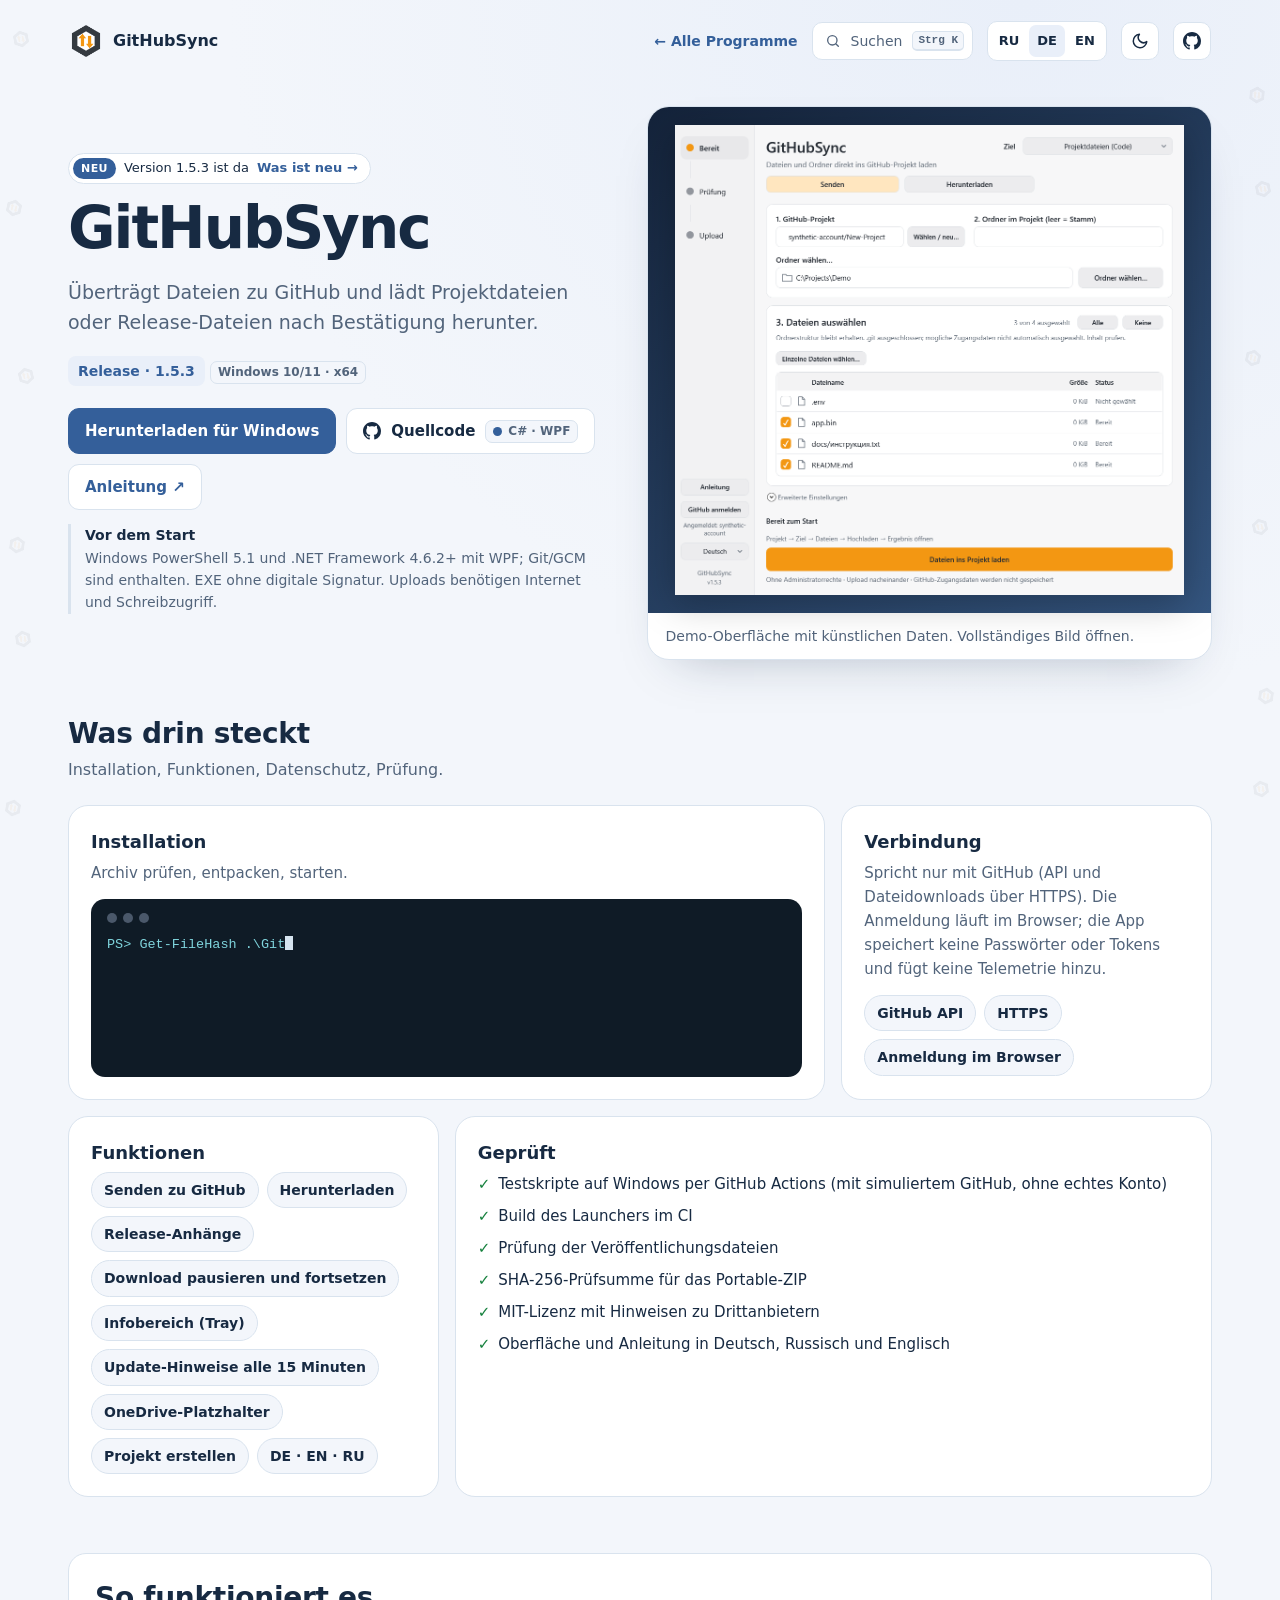
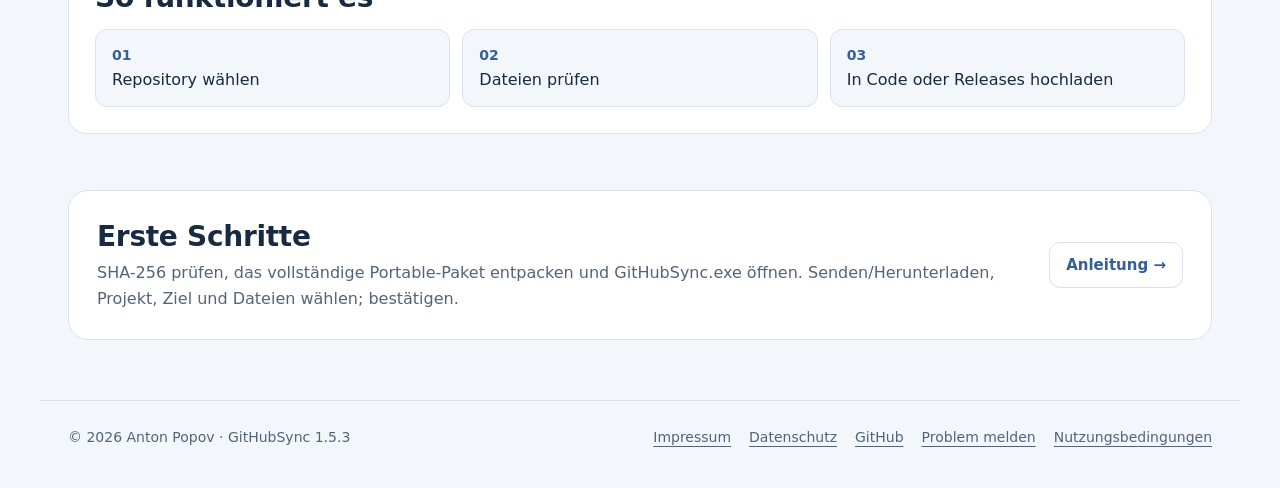
==== commit 6ebdfce5: "perf: smaller site images and icons, local guide images Screenshots get WebP copies at twice their s" ====
--- a/index.html
+++ b/index.html
@@ -21,7 +21,7 @@
 <div class="ppk-actions"><a class="ppk-btn ppk-btn-primary" href="https://github.com/popovantondev/GitHubSync/releases/tag/v1.5.3">Herunterladen für Windows</a><a class="ppk-btn ppk-btn-gh" href="https://github.com/popovantondev/GitHubSync">Quellcode <span class="ppk-chip"><i class="ppk-dot"></i>C# · WPF</span></a><a class="ppk-btn" href="Guide-de.html">Anleitung ↗</a></div>
 <p class="ppk-requirements"><strong>Vor dem Start</strong>Windows PowerShell 5.1 und .NET Framework 4.6.2+ mit WPF; Git/GCM sind enthalten. EXE ohne digitale Signatur. Uploads benötigen Internet und Schreibzugriff.</p>
 </div>
-<figure class="ppk-preview"><div class="ppk-stage"><a href="Ui-de-code.png"><img src="Ui-de-code.png" alt="GitHubSync — Demo-Oberfläche mit künstlichen Daten. Vollständiges Bild öffnen." decoding="async"></a></div><figcaption>Demo-Oberfläche mit künstlichen Daten. Vollständiges Bild öffnen.</figcaption></figure>
+<figure class="ppk-preview"><div class="ppk-stage"><a href="Ui-de-code.png"><img src="Ui-de-code.png" alt="GitHubSync — Demo-Oberfläche mit künstlichen Daten. Vollständiges Bild öffnen." decoding="async" width="1084" height="1001" fetchpriority="high"></a></div><figcaption>Demo-Oberfläche mit künstlichen Daten. Vollständiges Bild öffnen.</figcaption></figure>
 </section>
 <section class="ppk-bento-section ppk-section ppk-reveal" aria-labelledby="bento-title">
 <h2 id="bento-title">Was drin steckt</h2><p class="ppk-sub">Installation, Funktionen, Datenschutz, Prüfung.</p>
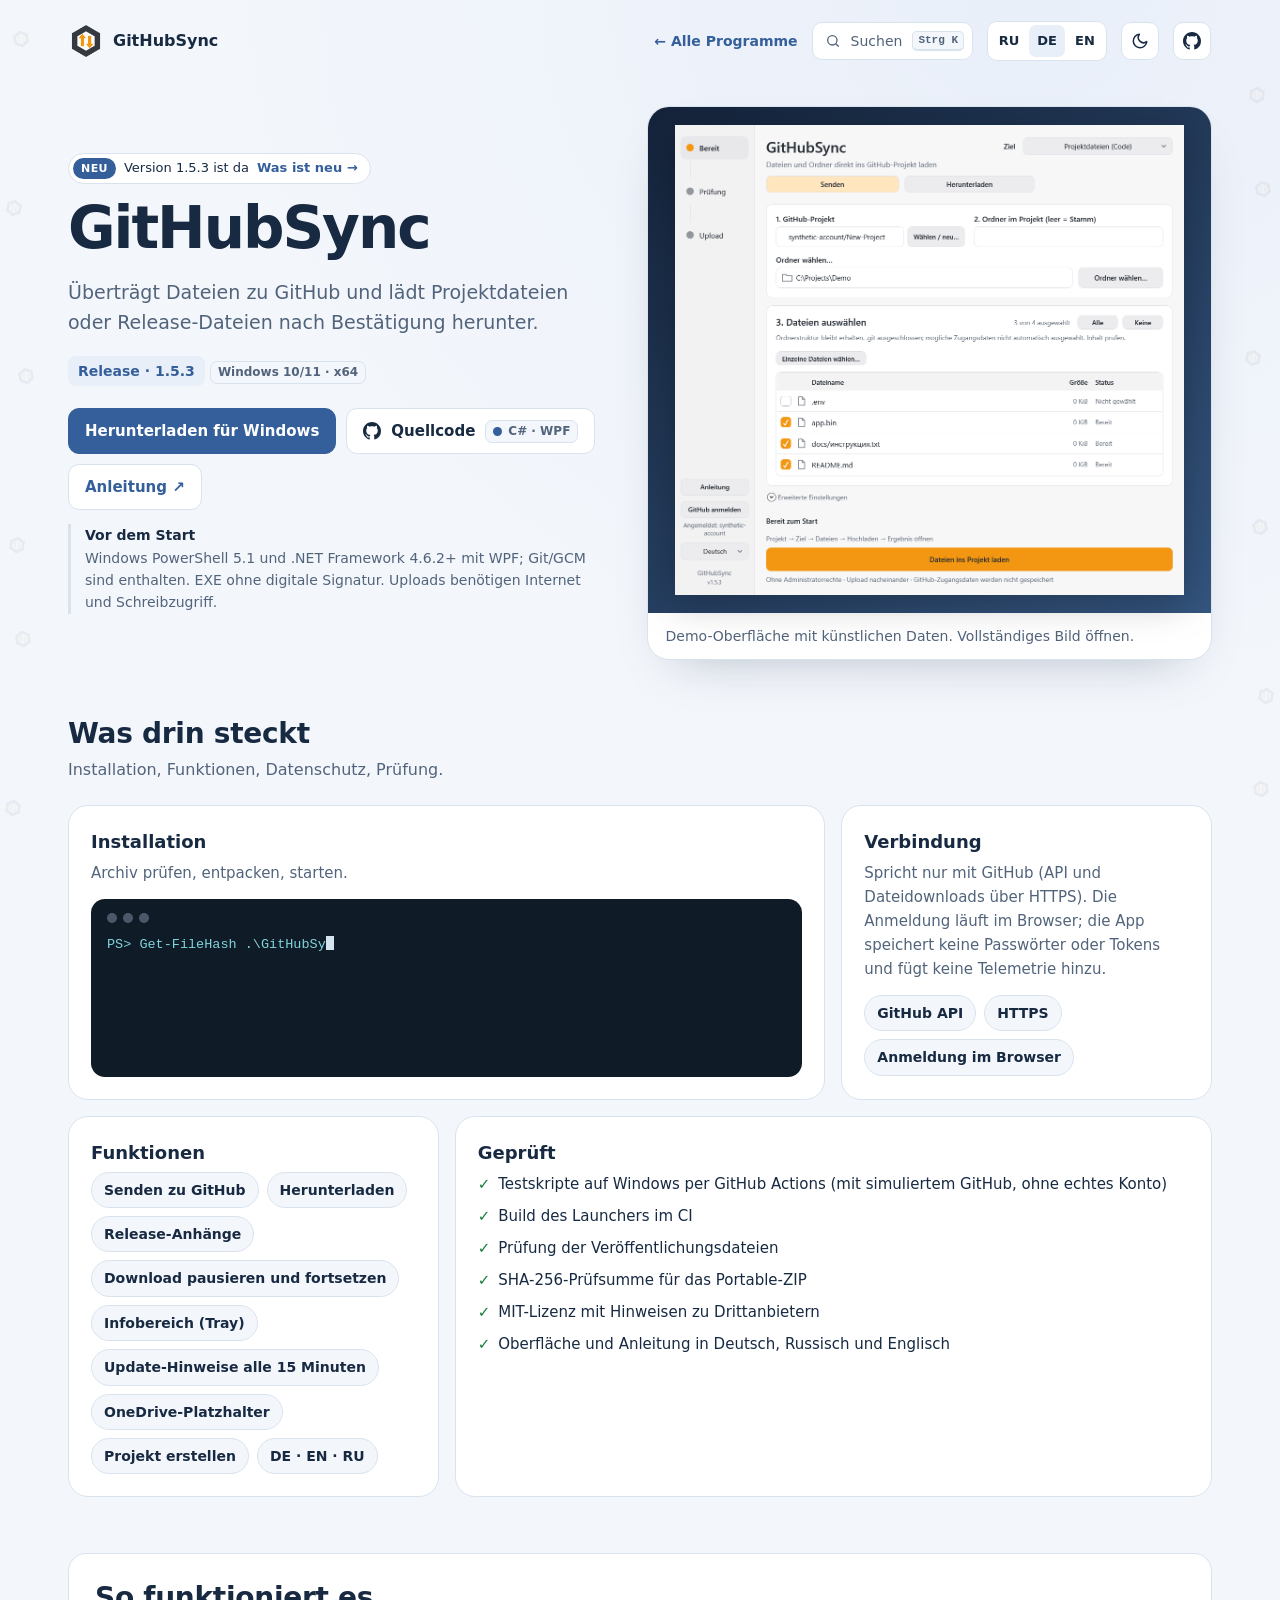
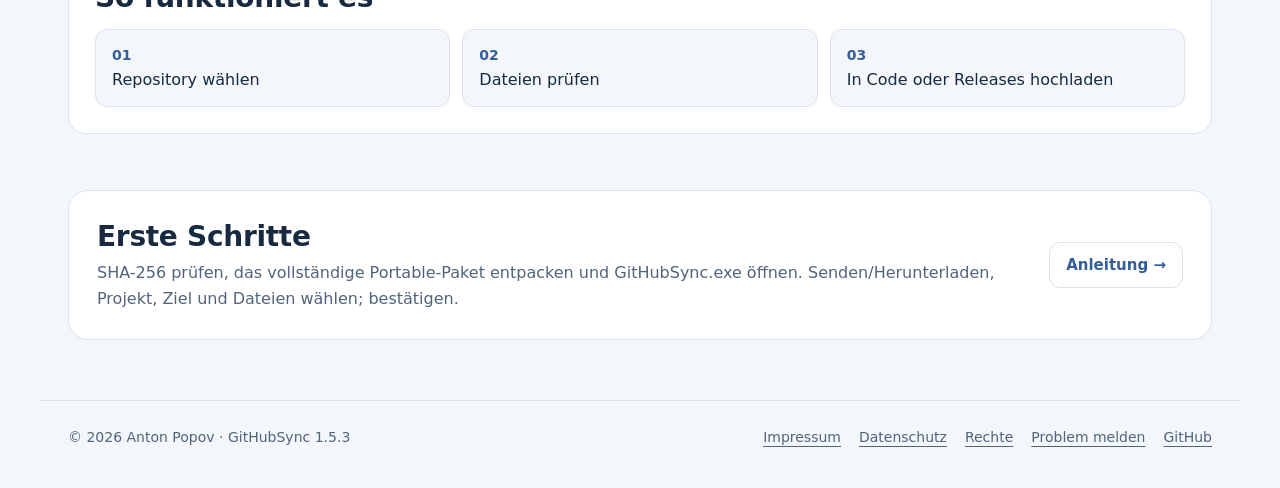
==== commit 09687d2b: "site: one tab title pattern and one footer across programs Landing titles name the program and what " ====
--- a/index.html
+++ b/index.html
@@ -1,6 +1,6 @@
 <!doctype html>
 <html lang="de"><head><meta charset="utf-8"><meta name="viewport" content="width=device-width,initial-scale=1">
-<meta name="description" content="Überträgt Dateien zu GitHub und lädt Projektdateien oder Release-Dateien nach Bestätigung herunter."><title>GitHubSync · Release · 1.5.3</title>
+<meta name="description" content="Überträgt Dateien zu GitHub und lädt Projektdateien oder Release-Dateien nach Bestätigung herunter."><title>GitHubSync — Überträgt Dateien zu GitHub und lädt Projektdateien oder Release-Dateien nach Bestätigung herunter</title>
 <link rel="icon" href="presentation-icon.png">
 <script src="assets/kit/kit-theme.js"></script>
 <link rel="stylesheet" href="assets/kit/kit.css?v=2026.11.06-2">
@@ -37,6 +37,6 @@
 </main>
 <footer class="ppk-footer">
 <span>© 2026 Anton Popov · GitHubSync 1.5.3</span>
-<nav aria-label="Rechtliches"><a href="https://popovantondev.github.io/popovantondev/impressum.html">Impressum</a><a href="https://popovantondev.github.io/popovantondev/datenschutz.html">Datenschutz</a><a href="https://github.com/popovantondev/GitHubSync">GitHub</a><a href="https://github.com/popovantondev/GitHubSync/issues/new/choose">Problem melden</a><a href="https://github.com/popovantondev/GitHubSync/blob/main/LICENSE">Nutzungsbedingungen</a></nav>
+<nav aria-label="Rechtliches"><a href="https://popovantondev.github.io/popovantondev/impressum.html">Impressum</a><a href="https://popovantondev.github.io/popovantondev/datenschutz.html">Datenschutz</a><a href="https://github.com/popovantondev/GitHubSync/blob/main/LICENSE">Rechte</a><a href="https://github.com/popovantondev/GitHubSync/issues/new/choose">Problem melden</a><a href="https://github.com/popovantondev/GitHubSync">GitHub</a></nav>
 </footer>
 </body></html>
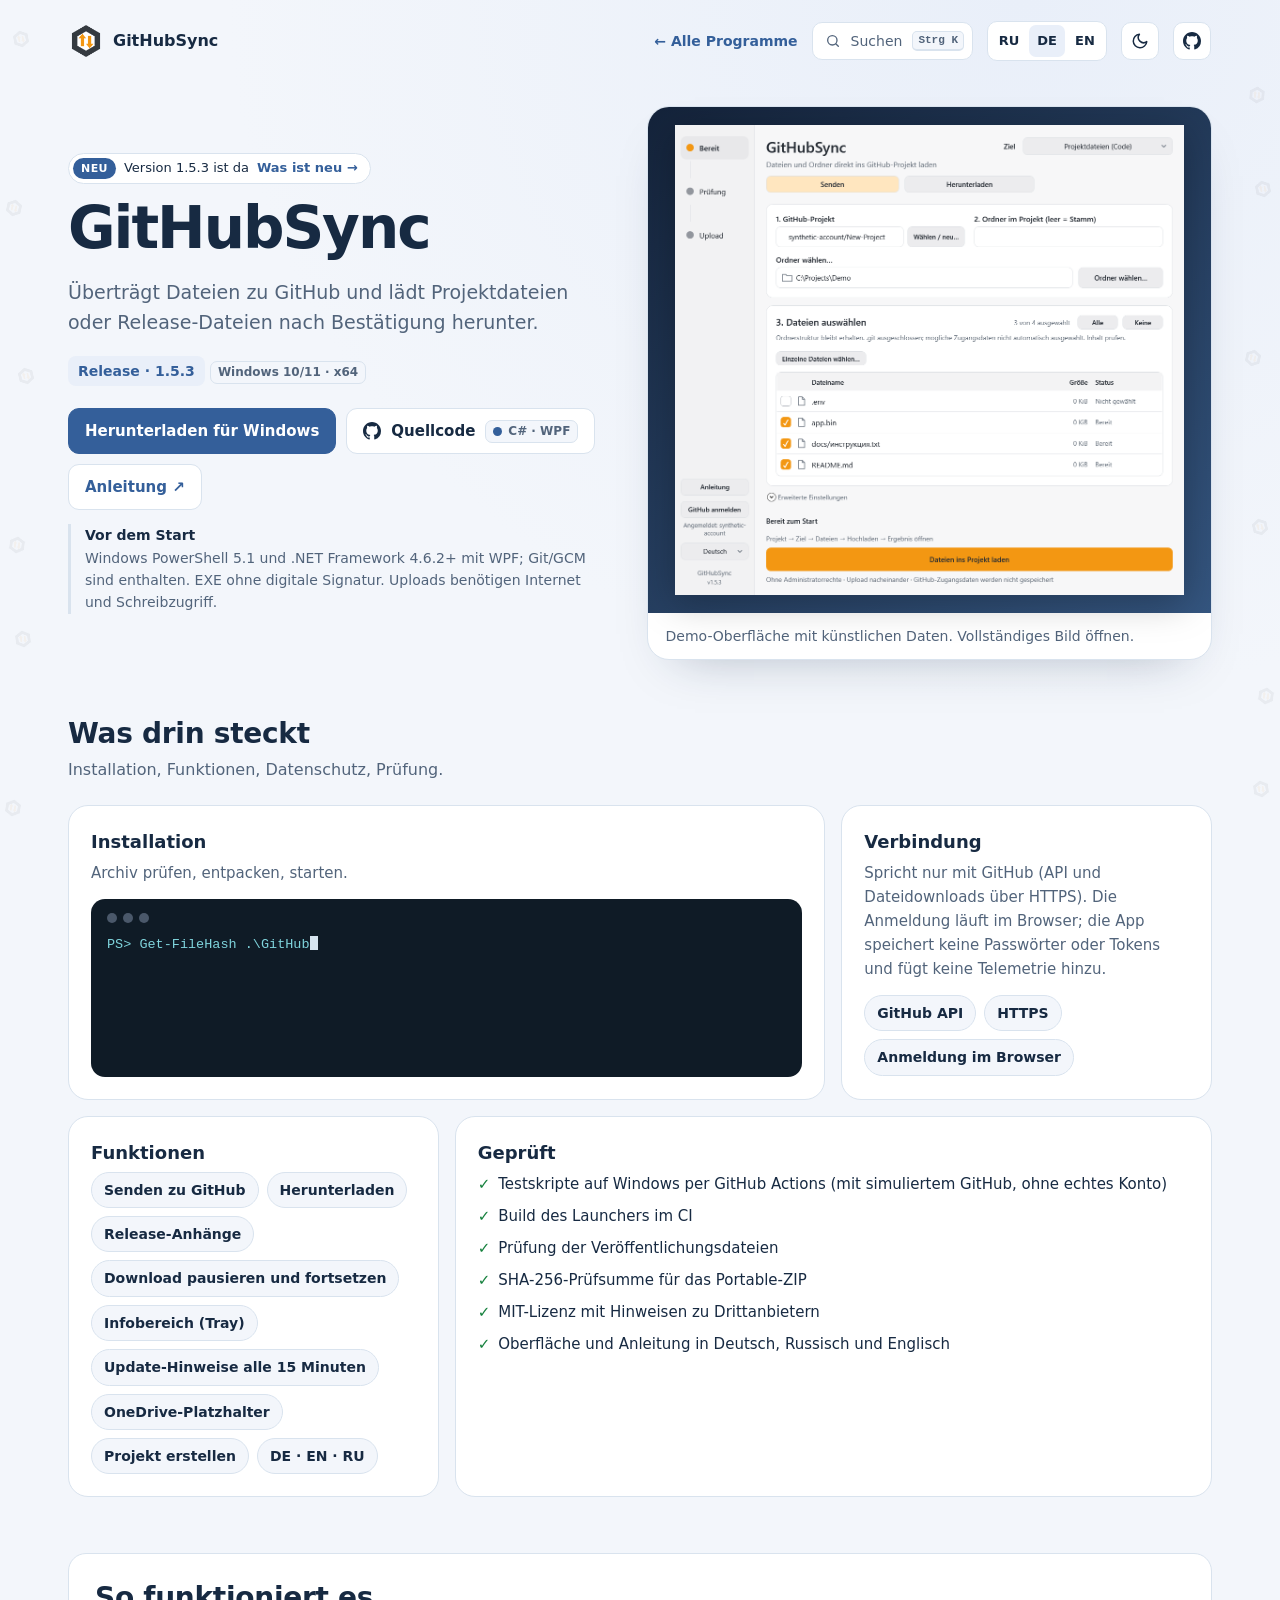
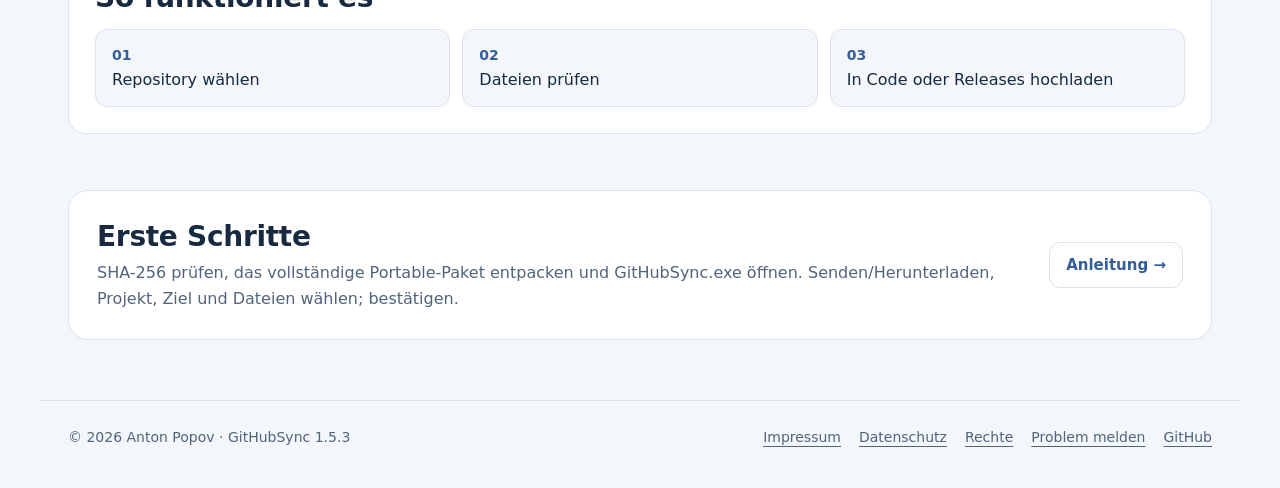
==== commit 82864d17: "kit: search box without focus frame, palette closes before leaving The palette input lost its clippe" ====
--- a/index.html
+++ b/index.html
@@ -3,10 +3,10 @@
 <meta name="description" content="Überträgt Dateien zu GitHub und lädt Projektdateien oder Release-Dateien nach Bestätigung herunter."><title>GitHubSync — Überträgt Dateien zu GitHub und lädt Projektdateien oder Release-Dateien nach Bestätigung herunter</title>
 <link rel="icon" href="presentation-icon.png">
 <script src="assets/kit/kit-theme.js"></script>
-<link rel="stylesheet" href="assets/kit/kit.css?v=2026.11.06-2">
+<link rel="stylesheet" href="assets/kit/kit.css?v=2026.11.06-3">
 <link rel="stylesheet" href="presentation.css?v=2823b14a">
-<script src="assets/kit/programs.js?v=2026.11.06-2" defer></script>
-<script src="assets/kit/kit.js?v=2026.11.06-2" defer></script>
+<script src="assets/kit/programs.js?v=2026.11.06-3" defer></script>
+<script src="assets/kit/kit.js?v=2026.11.06-3" defer></script>
 </head>
 <body class="ppk-page">
 <a class="ppk-skip" href="#main">Zum Inhalt</a>
--- a/assets/kit/kit.css
+++ b/assets/kit/kit.css
@@ -173,6 +173,7 @@
 .ppk-phead{display:flex;align-items:center;border-bottom:1px solid var(--ppk-line)}
 .ppk-palette-input{flex:1;min-width:0;padding:16px 18px;border:0;background:transparent;color:var(--ppk-ink);font:inherit;font-size:17px;outline:none}
 .ppk-palette-input::placeholder{color:var(--ppk-muted);opacity:1}
+.ppk-overlay .ppk-palette-input:focus-visible{outline:none}
 .ppk-phead:focus-within{box-shadow:inset 0 -2px 0 var(--ppk-focus)}
 .ppk-pclose{margin-right:12px;padding:6px 8px;border:1px solid var(--ppk-line);border-radius:7px;background:var(--ppk-bg);color:var(--ppk-muted);font:600 12px/1 var(--ppk-mono);cursor:pointer}
 .ppk-plist{max-height:min(420px,55vh);margin:0;padding:6px;overflow:auto;list-style:none}
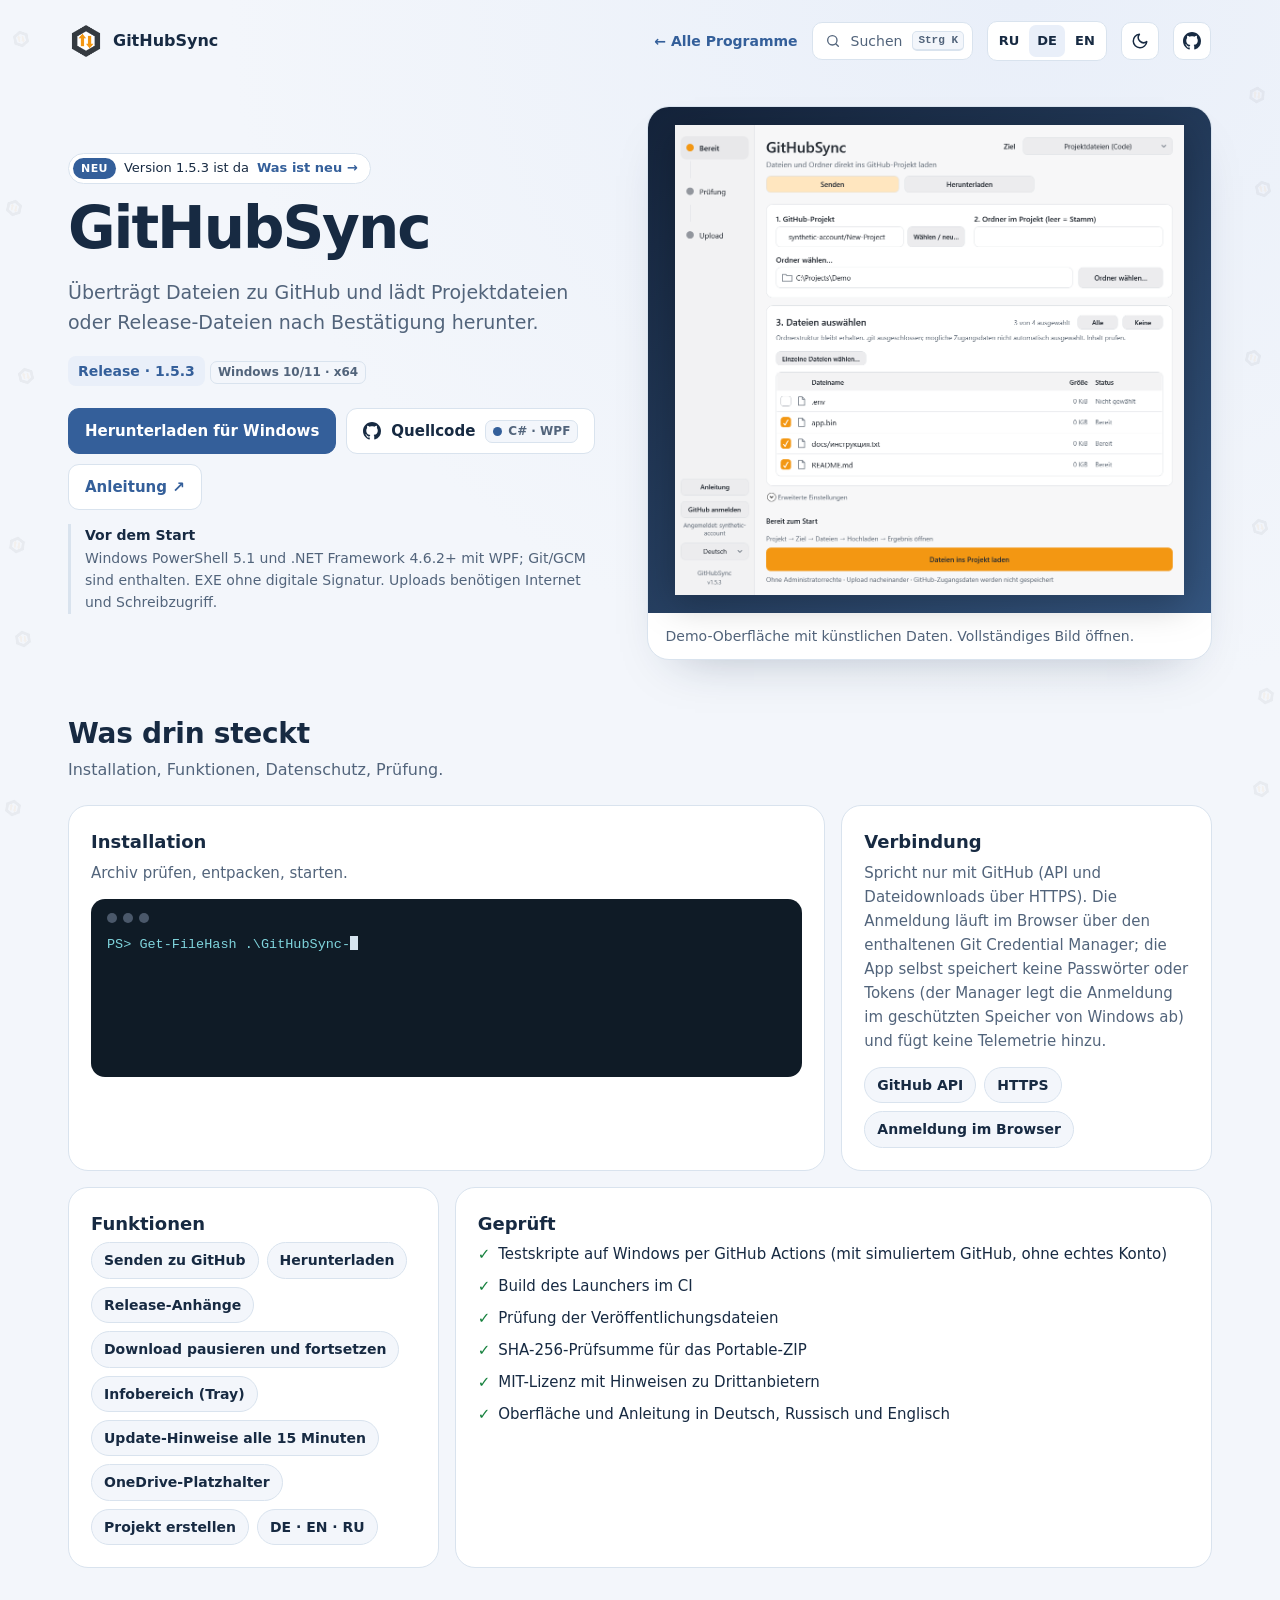
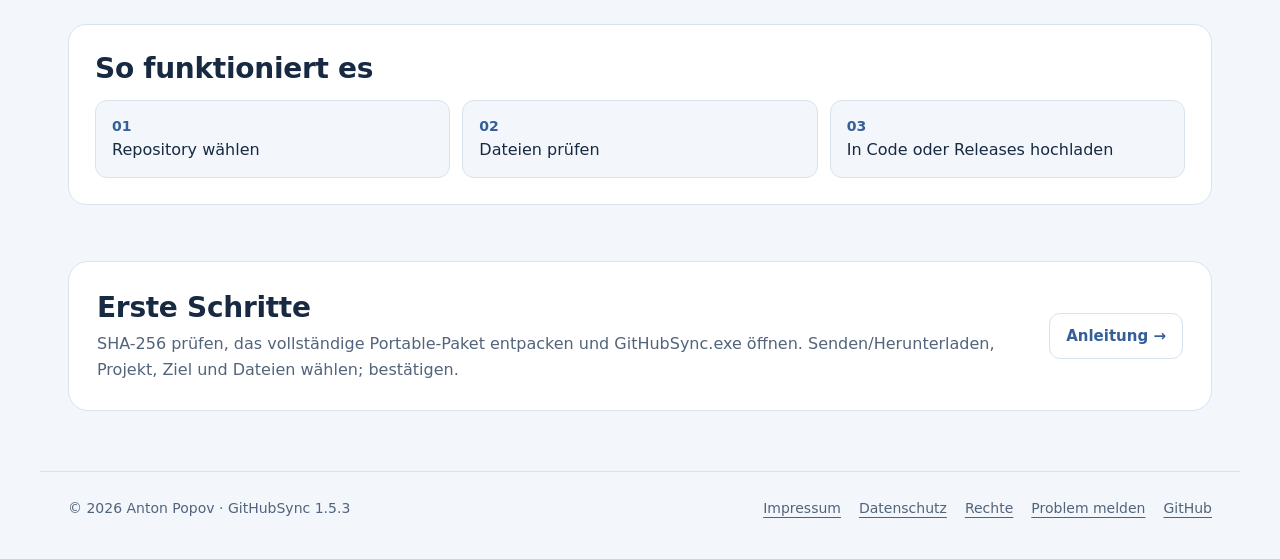
==== commit 1fc70ac8: "Connection tile: Git Credential Manager keeps the sign-in" ====
--- a/index.html
+++ b/index.html
@@ -27,7 +27,7 @@
 <h2 id="bento-title">Was drin steckt</h2><p class="ppk-sub">Installation, Funktionen, Datenschutz, Prüfung.</p>
 <div class="ppk-bento">
 <div class="ppk-tile ppk-wide"><h3>Installation</h3><p>Archiv prüfen, entpacken, starten.</p><div class="ppk-term" role="group" aria-label="Terminal"><div class="ppk-term-bar"><i></i><i></i><i></i></div><div class="ppk-term-out"><div class="ppk-ps">PS&gt; Get-FileHash .\GitHubSync-1.5.3-win-x64.zip -Algorithm SHA256</div><div class="ppk-ps">PS&gt; Get-Content .\GitHubSync-1.5.3-win-x64.zip.sha256</div><div class="ppk-dim">Beide Werte müssen übereinstimmen.</div><div class="ppk-ps">PS&gt; Expand-Archive .\GitHubSync-1.5.3-win-x64.zip -DestinationPath .\GitHubSync</div><div class="ppk-ps">PS&gt; .\GitHubSync\GitHubSync-1.5.3-Portable\GitHubSync.exe</div></div></div></div>
-<div class="ppk-tile"><h3>Verbindung</h3><p>Spricht nur mit GitHub (API und Dateidownloads über HTTPS). Die Anmeldung läuft im Browser; die App speichert keine Passwörter oder Tokens und fügt keine Telemetrie hinzu.</p><div class="ppk-chips"><span>GitHub API</span><span>HTTPS</span><span>Anmeldung im Browser</span></div></div>
+<div class="ppk-tile"><h3>Verbindung</h3><p>Spricht nur mit GitHub (API und Dateidownloads über HTTPS). Die Anmeldung läuft im Browser über den enthaltenen Git Credential Manager; die App selbst speichert keine Passwörter oder Tokens (der Manager legt die Anmeldung im geschützten Speicher von Windows ab) und fügt keine Telemetrie hinzu.</p><div class="ppk-chips"><span>GitHub API</span><span>HTTPS</span><span>Anmeldung im Browser</span></div></div>
 <div class="ppk-tile"><h3>Funktionen</h3><div class="ppk-chips"><span>Senden zu GitHub</span><span>Herunterladen</span><span>Release-Anhänge</span><span>Download pausieren und fortsetzen</span><span>Infobereich (Tray)</span><span>Update-Hinweise alle 15 Minuten</span><span>OneDrive-Platzhalter</span><span>Projekt erstellen</span><span>DE · EN · RU</span></div></div>
 <div class="ppk-tile ppk-wide"><h3>Geprüft</h3><ul class="ppk-checks"><li>Testskripte auf Windows per GitHub Actions (mit simuliertem GitHub, ohne echtes Konto)</li><li>Build des Launchers im CI</li><li>Prüfung der Veröffentlichungsdateien</li><li>SHA-256-Prüfsumme für das Portable-ZIP</li><li>MIT-Lizenz mit Hinweisen zu Drittanbietern</li><li>Oberfläche und Anleitung in Deutsch, Russisch und Englisch</li></ul></div>
 </div>
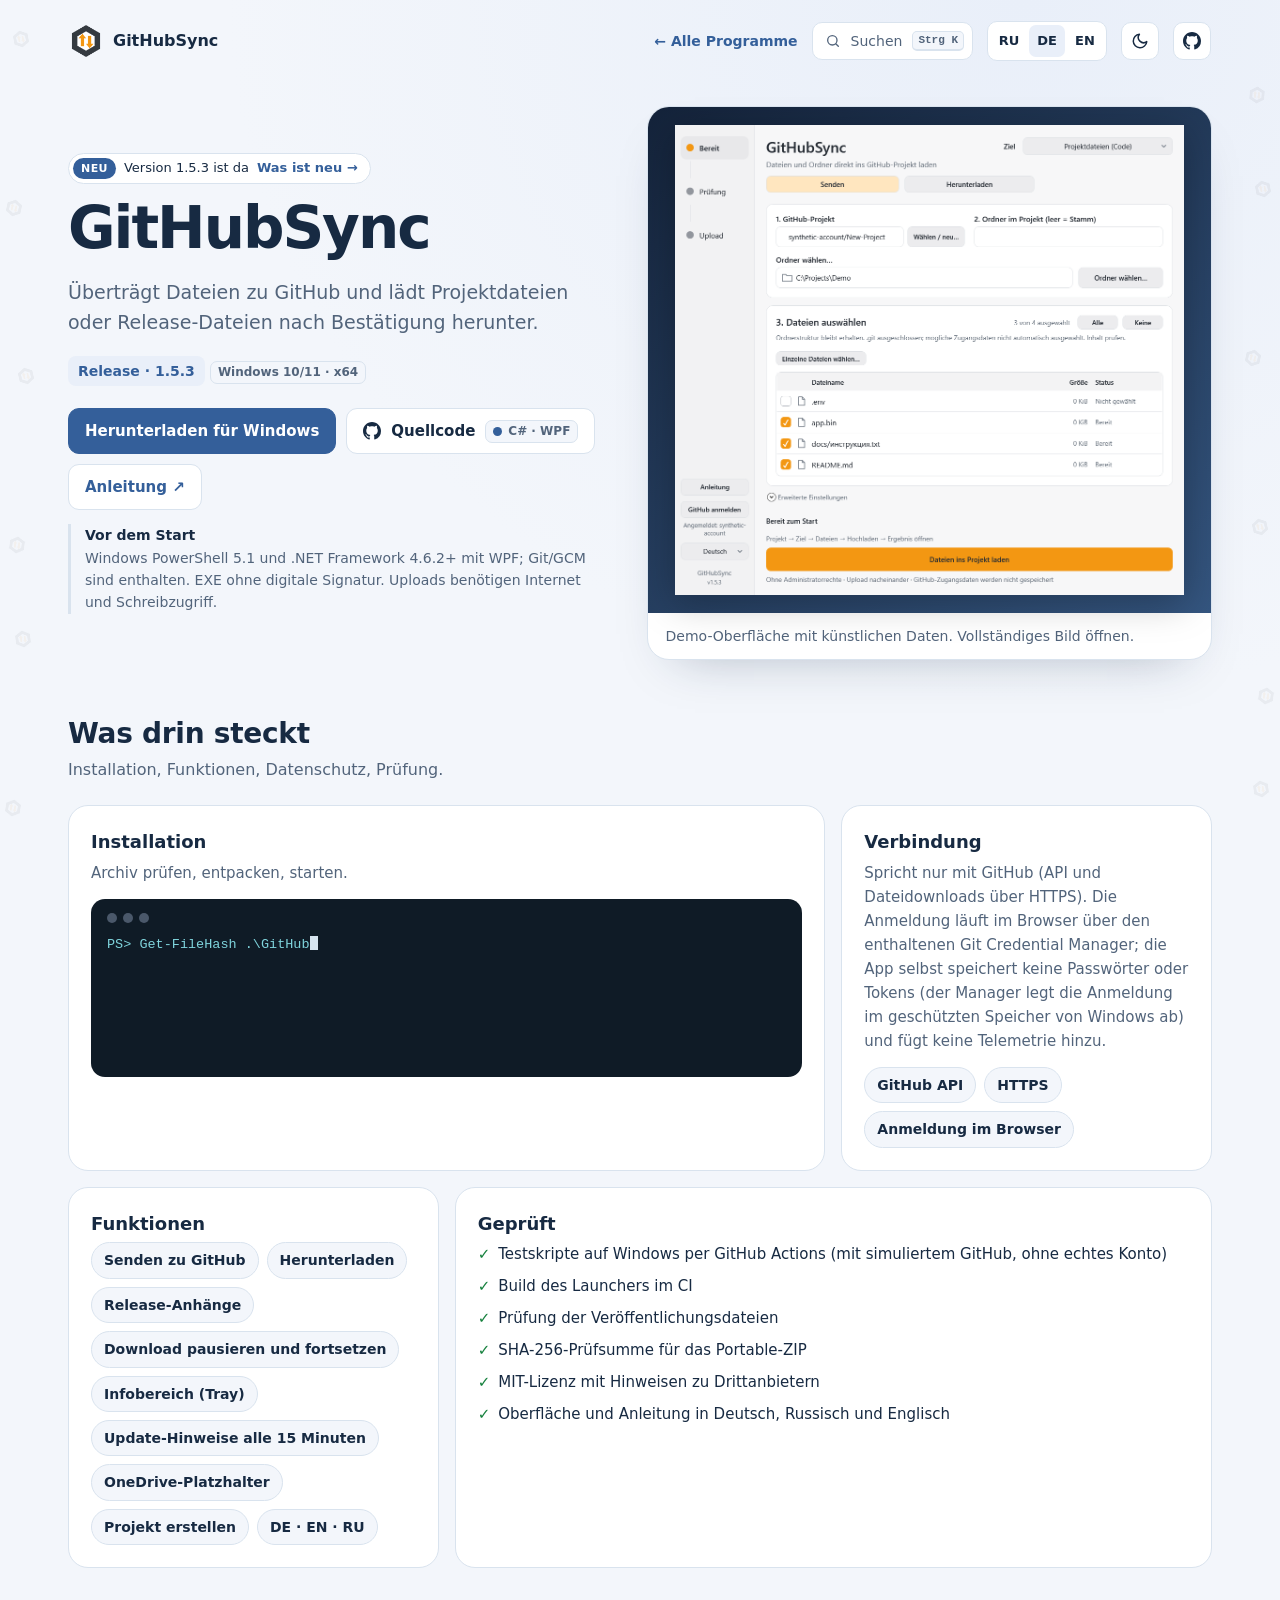
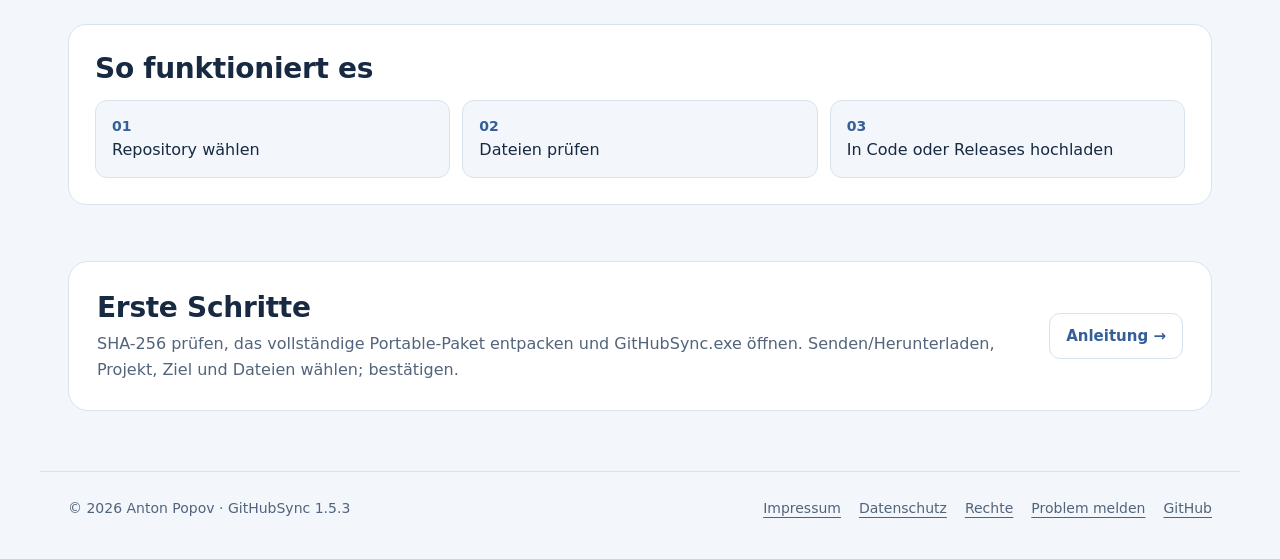
==== commit 8a08b8c7: "Kit update: stacked source-code button on narrow phones, 'Close' on touch search, new cache-busting " ====
--- a/index.html
+++ b/index.html
@@ -3,10 +3,10 @@
 <meta name="description" content="Überträgt Dateien zu GitHub und lädt Projektdateien oder Release-Dateien nach Bestätigung herunter."><title>GitHubSync — Überträgt Dateien zu GitHub und lädt Projektdateien oder Release-Dateien nach Bestätigung herunter</title>
 <link rel="icon" href="presentation-icon.png">
 <script src="assets/kit/kit-theme.js"></script>
-<link rel="stylesheet" href="assets/kit/kit.css?v=2026.11.06-3">
+<link rel="stylesheet" href="assets/kit/kit.css?v=2026.11.16-1">
 <link rel="stylesheet" href="presentation.css?v=2823b14a">
-<script src="assets/kit/programs.js?v=2026.11.06-3" defer></script>
-<script src="assets/kit/kit.js?v=2026.11.06-3" defer></script>
+<script src="assets/kit/programs.js?v=2026.11.16-1" defer></script>
+<script src="assets/kit/kit.js?v=2026.11.16-1" defer></script>
 </head>
 <body class="ppk-page">
 <a class="ppk-skip" href="#main">Zum Inhalt</a>
--- a/assets/kit/kit.css
+++ b/assets/kit/kit.css
@@ -124,6 +124,7 @@
 .ppk-live::before{content:"";width:10px;height:10px;border-radius:50%;background:var(--ppk-ok);box-shadow:0 0 0 0 rgba(22,163,74,.55);animation:ppk-pulse 2s infinite}
 @keyframes ppk-pulse{70%{box-shadow:0 0 0 10px rgba(22,163,74,0)}100%{box-shadow:0 0 0 0 rgba(22,163,74,0)}}
 .ppk-checks{display:grid;gap:8px;margin:0;padding:0;list-style:none;font-size:15px}
+.ppk-checks li{overflow-wrap:anywhere}
 .ppk-checks li::before{content:"\2713";margin-right:8px;color:var(--ppk-ok);font-weight:800}
 
 /* ---------- steps ---------- */
@@ -226,18 +227,47 @@
   .ppk-pfoot{display:none}
   .ppk-overlay{padding-top:8vh}
 }
-@media (max-width:520px){
-  .ppk-nav{flex-wrap:wrap;row-gap:6px}
-  .ppk-nav::after{content:"";order:4;flex-basis:100%;height:0}
-  .ppk-brand{order:1;margin-right:auto}
+/* Phones: touch targets 44 px, the header is two full rows (name + theme + GitHub, then [back] search + language switch that fills the rest),
+   it scrolls away with the page instead of sticking (two rows would eat a seventh of the screen), long names wrap instead of being cut. */
+@media (max-width:640px){
+  .ppk-icon-btn{width:44px;height:44px}
+  .ppk-search-btn{width:44px;min-height:44px}
+  .ppk-back{width:44px;min-height:44px}
+  .ppk-langs a{min-width:40px;min-height:40px}
+  .ppk-brand{min-height:44px}
+  .ppk-tabs button{min-height:44px}
+  .ppk-pill{min-height:40px;font-size:13px;flex-wrap:wrap;row-gap:2px;border-radius:20px}
+  .ppk-pill .ppk-more{white-space:normal}
+  .ppk-field small{font-size:12px}
+  .ppk-pill .ppk-new{font-size:12px}
+  .ppk-footer a{display:inline-flex;align-items:center;justify-content:center;min-height:40px;min-width:44px}
+  /* Guide table of contents and disclosure rows: finger-sized rows (guides with their own class names carry the same rule in their own CSS) */
+  .ppk-page .ppk-contents a{display:inline-flex;align-items:center;min-height:44px;min-width:44px}
+  .ppk-page details>summary{padding-block:11px}
+  .ppk-pclose{min-width:44px;min-height:44px;margin-right:6px;font-size:13px}
+  .ppk-chip{font-size:12px}
+}
+@media (max-width:560px){
+  .ppk-nav-wrap{position:static}
+  .ppk-nav{flex-wrap:wrap;row-gap:8px;gap:8px}
+  .ppk-nav::after{content:"";order:4;flex-basis:100%;height:0;margin:-8px 0 0}
+  .ppk-brand{order:1;flex:1 1 0;min-width:0;white-space:normal;font-size:16px;line-height:1.15}
+  .ppk-brand>span{overflow:visible;text-overflow:clip}
   .ppk-theme-btn{order:2}
   .ppk-gh-btn{order:3}
-  .ppk-back{order:5}
-  .ppk-search-btn{order:6;margin-left:auto}
-  .ppk-langs{order:7}
+  .ppk-back{order:5;width:auto;padding:0 6px 0 0;font-size:14px;justify-content:flex-start}
+  .ppk-back::before{content:none}
+  .ppk-search-btn{order:6}
+  .ppk-nav:not(:has(.ppk-langs)) .ppk-search-btn{order:2}
+  .ppk-langs{order:7;flex:1 1 0;min-width:0;padding:2px}
+  .ppk-langs a{flex:1 1 0}
   .ppk-spacer{display:none}
   .ppk-floating .ppk-nav{border-radius:26px;padding:8px 10px}
   .ppk-tile{padding:18px}
+}
+@media (max-width:359px){
+  .ppk-back{font-size:0;width:44px;padding:0;justify-content:center}
+  .ppk-back::before{content:"\2190";font-size:20px}
 }
 
 @media (prefers-reduced-motion:reduce){
@@ -260,4 +290,6 @@
 }
 @keyframes ppk-decor-drift{from{transform:translateY(-10px)}to{transform:translateY(10px)}}
 @media print{.ppk-decor{display:none!important}}
-@media (prefers-reduced-motion:reduce){.ppk-decor{transition:none}.ppk-decor-side{animation:none;will-change:auto}}+@media (prefers-reduced-motion:reduce){.ppk-decor{transition:none}.ppk-decor-side{animation:none;will-change:auto}}
+/* very narrow phones: the technology chip goes under the source-code label instead of beside it in two tall blocks */
+@media (max-width:420px){.ppk-btn-gh{flex-wrap:wrap;row-gap:6px}.ppk-btn-gh .ppk-chip{flex:1 0 100%;justify-content:center;text-align:center}}
